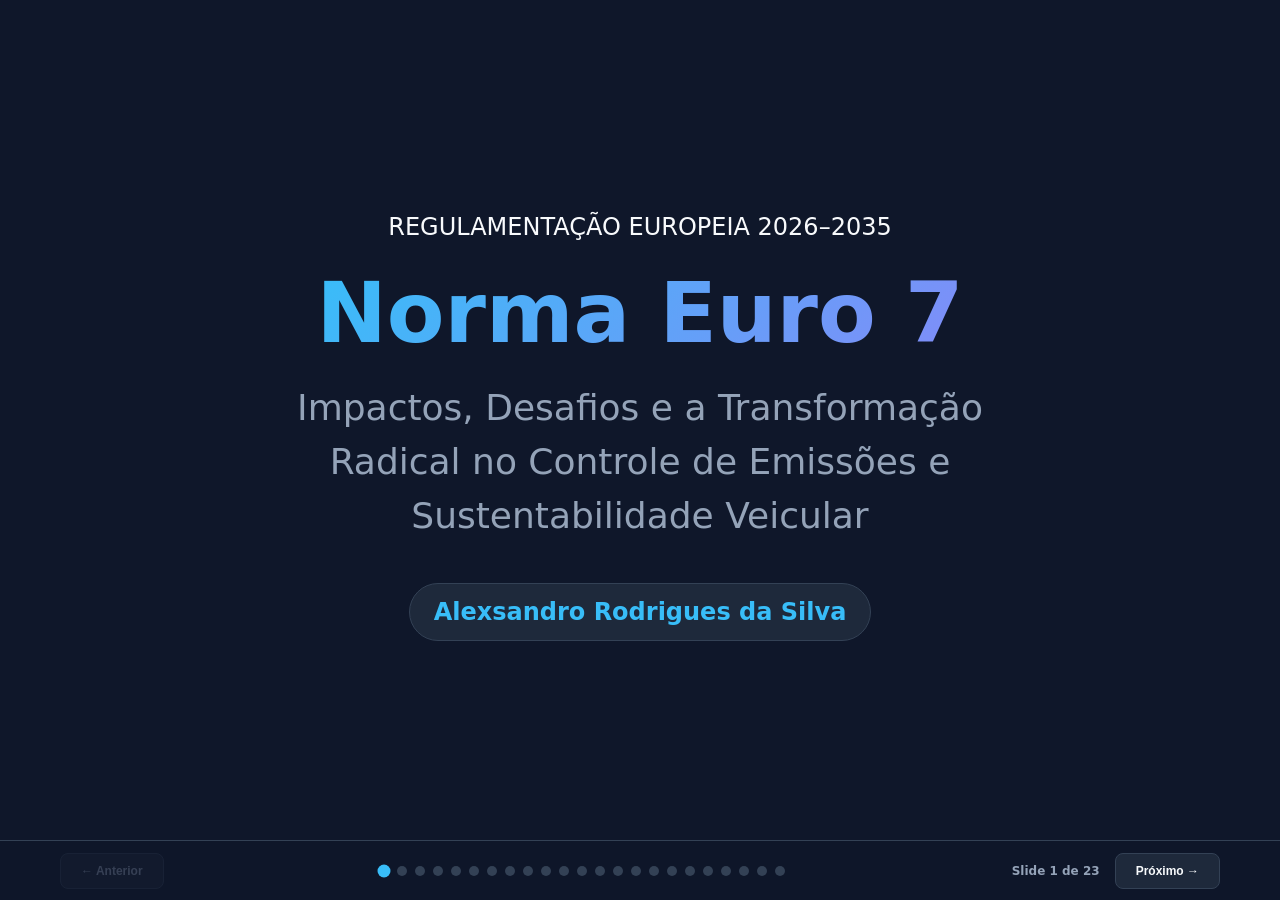
==== index.html @ 745ad56e "atualização" ====
<!DOCTYPE html>
<html lang="pt-BR">

<head>
  <meta charset="UTF-8">
  <meta name="viewport" content="width=device-width, initial-scale=1.0">
  <title>Regulamentações Automotivas || Norma Euro 7</title>
  <link rel="stylesheet" href="style.css">
</head>

<body>
  <div class="deck-container">

    <div class="bg-container">
      <div class="projectile p1"></div>
      <div class="projectile p2"></div>
      <div class="projectile p3"></div>
      <div class="projectile p4"></div>
      <div class="projectile p5"></div>

      <section class="slide slide-capa active">
        <div class="tag-fase" style="margin-bottom: 20px;">REGULAMENTAÇÃO EUROPEIA 2026–2035</div>
        <h1>Norma Euro 7</h1>
        <h3>Impactos, Desafios e a Transformação Radical no Controle de Emissões e Sustentabilidade Veicular</h3>
        <div class="autor-badge">Alexsandro Rodrigues da Silva</div>
      </section>

      <!-- 1. Marcos Históricos -->
      <section class="slide">
        <div class="slide-header">
          <h2>1. Marcos Históricos</h2>
          <span class="tag-fase">Eventos Catastróficos</span>
        </div>
        <div class="slide-content">
          <div class="grid-4">
            <div class="card">
              <h4>1. Século XIX: O Surgimento Do Problema E A Primeira Lei Ambiental (Década De 1860)</h4>
              <p>Durante a Revolução Industrial na Inglaterra, o uso massivo do processo químico
                <strong
                  title="O processo de Leblanc foi o primeiro método industrial de grande escala desenvolvido para a produção de carbonato de sódio (conhecido popularmente como barrilha ou soda). Ele foi criado em 1791 pelo médico e químico francês Nicolas Leblanc.">Leblanc</strong>
                para produzir carbonato de sódio (Na<sub>2</sub>CO<sub>3</sub>, usado em sabão, vidro e tecidos)
                liberava
                toneladas de gás clorídrico (HCl) na atmosfera. Isso devastou florestas, corroeu infraestruturas e
                causou
                graves problemas respiratórios nas populações locais.
              </p>
            </div>
            <div class="card">
              <h4>2. Meados Do Século XX: As Crises De Poluição E A Saúde Pública (1940–1960)</h4>
              <p>Com a expansão da indústria pesada e do uso do carvão e petróleo no século XX, grandes episódios
                críticos
                de poluição chamaram a atenção global para os perigos dos gases industriais e do smog.
              <ul>
                <li>O Grande Smog de Londres (1952): Uma densa camada de fuligem e dióxido de
                  enxofre (SO<sub>2</sub>)
                  decorrente da queima industrial e residencial matou milhares de pessoas em poucos dias. Esse desastre
                  motivou o Reino Unido a aprovar o Clean Air Act em 1956.
                </li>
              </ul>
              </p>
            </div>
            <div class="card">
              <h4>3. Anos 1970 Em Diante: O Debate Internacional E Global</h4>
              <p>A partir dos anos 1970, o controle de emissões industriais deixou de ser uma discussão meramente local
                para se tornar uma pauta diplomática internacional.
              <ul>
                <li>Conferência de Estocolmo (1972): <br> A Organização das Nações Unidas (ONU)
                  realizou a primeira grande
                  conferência com foco na chuva ácida provocada por SO<sub>2</sub> e NO<sub>x</sub>.</li>
                <li>Protocolo de Montreal (1987): <br> Focado no controle e eliminação dos
                  clorofluorcarbonetos (CFCs).</li>
              </ul>
              </p>
            </div>
            <div class="card">
              <h4>4. Convenção-Quadro Da Onu E Protocolo De Kyoto (1992-1997)</h4>
              <p>Ampliaram o foco das emissões para a escala global, regulando gases do efeito estufa (como
                CO<sub>2</sub>
                e N<sub>2</sub>O)
                provenientes do setor produtivo e energético.
              </p>
            </div>
          </div>
        </div>
      </section>

      <!-- 2.1 Comparativo Histórico: Euro 5 vs Euro 6 - Limite de Emissões-->
      <section class="slide">
        <div class="slide-header">
          <h2>2.1 Comparativo Histórico: Euro 5 (2009 a 2012) vs Euro 6 (2014)</h2>
          <span class="tag-fase">Limite de Emissões</span>
        </div>
        <div class="slide-content">
          <div class="table-container">
            <table>
              <thead>
                <tr>
                  <th>Parâmetro (Veículos Leves)</th>
                  <th>Euro 5 (Proconve P7)</th>
                  <th>Euro 6 (Proconve P8)</th>
                  <th>Evolução / Impacto</th>
                </tr>
              </thead>
              <tbody>
                <tr>
                  <td>NO<sub>x</sub> Diesel</td>
                  <td>180 mg/km</td>
                  <td>80 mg/km</td>
                  <td><strong style="color:var(--cor-sucesso);">~44% de redução</strong></td>
                </tr>
                <tr>
                  <td>NO<sub>x</sub> Gasolina</td>
                  <td>60 mg/km</td>
                  <td>60 mg/km</td>
                  <td><strong style="color:var(--cor-sucesso);">Nenhuma redução</strong></td>
                </tr>
                <tr>
                  <td>Material Particulado (MP)</td>
                  <td>5,0 mg/km</td>
                  <td>4,5 mg/km</td>
                  <td><strong style="color:var(--cor-sucesso);">Pouca redução</strong></td>
                </tr>
                <tr>
                  <td>Contagem de Partículas (PN)</td>
                  <td>Exigido p/ alguns diesel</td>
                  <td>6 × 10<sup>11</sup> part./km</td>
                  <td><strong style="color:var(--cor-sucesso);">Medição a partir de 10&mu;m</strong></td>
                </tr>
              </tbody>
            </table>
          </div>
          <div class="table-container">
            <table>
              <thead>
                <tr>
                  <th>Parâmetro (Veículos Pesados)</th>
                  <th>Euro 5 (Proconve P7)</th>
                  <th>Euro 6 (Proconve P8)</th>
                  <th>Evolução / Impacto</th>
                </tr>
              </thead>
              <tbody>
                <tr>
                  <td>Óxidos de Nitrogênio (NO<sub>x</sub>)</td>
                  <td>2,0 g/kWh</td>
                  <td>0,4 g/kWh</td>
                  <td><strong style="color:var(--cor-sucesso);">-80% de redução</strong></td>
                </tr>
                <tr>
                  <td>Material Particulado (MP)</td>
                  <td>0,02 g/kWh</td>
                  <td>0,01 g/kWh</td>
                  <td><strong style="color:var(--cor-sucesso);">-50% de redução</strong></td>
                </tr>
                <tr>
                  <td>Contagem de Partículas (PN)</td>
                  <td>Não aplicável</td>
                  <td>8 x 10<sup>11</sup> part./kWh</td>
                  <td><strong style="color:var(--cor-sucesso);">Controle severo de <br> partículas ultra-finas
                      (PM<sub>2,5</sub>)</td>
                </tr>
                <tr>
                  <td>Hidrocarbonetos (HC)</td>
                  <td>0,46 g/kWh</td>
                  <td>0,13 g/kWh</td>
                  <td><strong style="color:var(--cor-sucesso);">~70% de redução</strong></td>
                </tr>
              </tbody>
            </table>
          </div>
        </div>
      </section>

      <!-- 2.2 Comparativo Histórico: Euro 5 vs Euro 6 - Base Técnica-->
      <section class="slide">
        <div class="slide-header">
          <h2>2.2 Comparativo Histórico: Euro 5 (2009 a 2012) vs Euro 6 (2014)</h2>
          <span class="tag-fase">Base Técnica</span>
        </div>
        <div class="slide-content">
          <div class="table-container">
            <table>
              <thead>
                <tr>
                  <th>Parâmetro</th>
                  <th>Euro 5 (Proconve P7)</th>
                  <th>Euro 6 (Proconve P8)</th>
                  <th>Evolução / Impacto</th>
                </tr>
              </thead>
              <tbody>
                <tr>
                  <td>Filtro de Partículas (DPF)</td>
                  <td>Geralmente ausente em pesados (usava-se o SCR)</td>
                  <td>Obrigatório</td>
                  <td>Retenção de até 98% da fuligem</td>
                </tr>
                <tr>
                  <td>Injeção de Combustível</td>
                  <td>Common Rail ou Unidades Injetoras (1.800 a 2.000 bar)</td>
                  <td>Common Rail de altíssima pressão (2.500 bar ou mais) com <a onclick="abrirZoom('meuOverlay9')"
                      href="#">múltiplas injeções por ciclo</a> (8 a 9; pré e pós)</td>
                  <td>Maximizar a eficiência e minimizar a formação de poluentes na origem</td>
                </tr>
                <tr>
                  <td>Pós-Tratamento (Escape)</td>
                  <td>EGR + SCR (Redução Catalítica Seletiva - ARLA 32)</td>
                  <td>EGR + DOC (Catalisador de Oxidação Diesel) + DPF + SCR + ASC (Catalizador de Escape de Amônia)
                  </td>
                  <td>Arquitetura de pós-tratamento complexa</td>
                </tr>
                <tr>
                  <td>Recirculação de Gases (EGR)</td>
                  <td>Usado pontualmente por algumas montadoras</td>
                  <td>Amplamente combinado com o SCR para reduzir a geração primária de NO<sub>x</sub> no cilindro</td>
                  <td>Diminuição drástica de NO<sub>x</sub></td>
                </tr>
                <tr>
                  <td>Sensores Eletrônicos</td>
                  <td>Sensores básicos de temperatura de escape e pressão de ARLA.</td>
                  <td>Múltiplos sensores de NO<sub>x</sub> (antes e depois do catalisador), sensores de
                    fuligem/particulados e de
                    pressão diferencial.</td>
                  <td>Monitoramento drástico</td>
                </tr>
                <tr>
                  <td>Combustível Exigido</td>
                  <td>Diesel S10 ou S50</td>
                  <td>Exclusivo Diesel S10</td>
                  <td>Exige óleos lubrificantes Low SAPS</td>
                </tr>
              </tbody>
            </table>
          </div>
          <div class="card">
            <p class="obs">
              ARLA 32 (Agente Redutor Líquido Automotivo): Mistura de Uréia a 32,5% com Água Desmineralizada a
              67,5%.<br>
              Low SAPS: Com baixos teores de Cinzas Sulfatadas, Fósforo e Enxofre - Sulphated Ash, Phosphorus and
              Sulfur.
            </p>
          </div>
        </div>

        <div class="overlay" id="meuOverlay9">
          <div class="conteudo-ampliado" onclick="event.stopPropagation()">
            <div class="video">
              <video id="meuVideo" src="./doc/video/MotorEuro-6.mkv" controls></video>
            </div>
            <button class="nav-btn p-ab" onclick="fecharZoom('meuOverlay9')">Fechar</button>
          </div>
        </div>

      </section>

      <!-- 3. Pós Tratamento -->
      <section class="slide">
        <div class="slide-header">
          <h2>3. Pós Tratamento dos Gases Euro 6</h2>
          <span class="tag-fase">Tecnologias</span>
        </div>
        <div class="slide-content">
          <div class="grid-2">
            <div class="card">
              <ul>
                <li><strong>EGR</strong> (Exhaust Gas Recirculation): <br>
                  A válvula EGR redireciona uma <a onclick="abrirZoom('meuOverlay')" href="#">porcentagem
                    calculada dos gases</a> de escape (que já queimaram e possuem pouco oxigênio) de volta para
                  o coletor de admissão. Ao misturar esses gases inertes ao ar limpo admitido, diminui-se a concentração
                  de oxigênio na mistura e absorve-se parte do calor da explosão, reduzindo a temperatura máxima da
                  câmara
                  e inibindo a formação de NO<sub>x</sub>.
                </li>
                <li><strong>DOC</strong> (Diesel Oxidation Catalyst): <br>
                  Converte hidrocarbonetos (HC) e monóxido de carbono (CO) em água e
                  CO<sub>2</sub>.</li>
                <li><strong>DPF</strong> (Diesel Particulate Filter): <br>
                  Retém a fuligem física. Quando atinge o limite de carga, a central
                  eletrônica realiza a regeneração (injetando diesel extra para elevar a temperatura do escape a mais de
                  550 °C e queimar a fuligem acumulada) que em muitos veículos com a luz da reserva acesa o processo é
                  bloqueado.</li>
              </ul>
            </div>
            <div class="card">
              <ul>
                <li><strong>SCR</strong> (Selective Catalytic Reduction): <br>
                  O ARLA 32 é pulverizado nos gases de escape quentes,
                  transformando o Óxido de Nitrogênio (NO<sub>x</sub>) em Nitrogênio e água.</li>
                <li><strong>ASC</strong> (Ammonia Slip Catalyst): <br>
                  Elimina o excesso de amônia não reagida ao final do circuito para evitar
                  emissões de odor.</li>
              </ul> <br>
              <a onclick="abrirZoom('meuOverlay2')">
                <img src="./doc/img/euro6.webp" alt="Motor MB Euro 6">
              </a>
            </div>
          </div>

          <div class="overlay" id="meuOverlay">
            <div class="conteudo-ampliado" onclick="event.stopPropagation()">
              <div class="slide-content">
                <div class="card egr">
                  <div class="table-container">
                    <table>
                      <thead>
                        <tr>
                          <th>Condição de Condução</th>
                          <th>Abertura da EGR</th>
                          <th>Porcentagem Recirculada</th>
                          <th>Objetivo Principal</th>
                        </tr>
                      </thead>
                      <tbody>
                        <tr>
                          <td>Marcha lenta / Motor frio</td>
                          <td>Fechada ou mínima</td>
                          <td>0% a 5%</td>
                          <td>Estabilidade da lenta e aquecimento rápido</td>
                        </tr>
                        <tr>
                          <td>Cruzeiro / Carga parcial</td>
                          <td>Totalmente ativa</td>
                          <td>15% a 50%</td>
                          <td>Redução de emissões de NO<sub>x</sub> e economia de combustível</td>
                        </tr>
                        <tr>
                          <td>Aceleração total / Subidas</td>
                          <td>Fechada</td>
                          <td>0%</td>
                          <td>Desempenho máximo e entrega de potência</td>
                        </tr>
                      </tbody>
                    </table>
                  </div>
                </div>
                <div class="card egr">
                  <div class="table-container">
                    <table>
                      <thead>
                        <tr>
                          <th>Faixa Ideal de Trabalho da EGR</th>
                          <th>Diesel</th>
                          <th>Otto</th>
                        </tr>
                      </thead>
                      <tbody>
                        <tr>
                          <td>Rotação do Motor</td>
                          <td>Entre 1.500 RPM e 2.800 RPM</td>
                          <td>1.800 RPM e 3.200 RPM</td>
                        </tr>
                        <tr>
                          <td>Carga do Motor</td>
                          <td></td>
                          <td>Carga parcial/média (pedal do acelerador mantido <br> levemente pressionado entre 15% e
                            40%)
                          </td>
                        </tr>
                        <tr>
                          <td>Velocidade de Cruzeiro</td>
                          <td></td>
                          <td>Em rodovias planas (fórmulas de cruzeiro), isso <br> equivale geralmente de 80 km/h a 110
                            km/h
                            na marcha mais alta do câmbio.</td>
                        </tr>
                      </tbody>
                    </table>
                  </div>
                </div>
              </div>
            </div>
            <button class="nav-btn p-ab" onclick="fecharZoom('meuOverlay')">Fechar</button>
          </div>

          <div class="overlay" id="meuOverlay2">
            <div class="conteudo-ampliado" onclick="event.stopPropagation()">
              <div class="video">
                <video src="./doc/video/euro6.mkv" controls></video>
              </div>
            </div>
            <button class="nav-btn p-ab" onclick="fecharZoom('meuOverlay2')">Fechar</button>
          </div>

        </div>
      </section>

      <!-- 4. As Normas Brasileiras (PROCONVE e PROMOT) -->
      <section class="slide">
        <div class="slide-header">
          <h2>4. As Normas Brasileiras (PROCONVE e PROMOT)</h2>
          <span class="tag-fase">Legislação Nacional</span>
        </div>
        <div class="slide-content">
          <p>Criados pelo CONAMA e coordenados pelo IBAMA, o PROCONVE (Programa de Controle da Poluição do Ar por
            Veículos Automotores) e o PROMOT alinham o Brasil aos padrões internacionais</p>
          <div class="grid-2">
            <div class="card">
              <h3>Veículos Leves (Proconve L)</h3>
              <ul>
                <li><strong>L1 a L2 (1988–1992):</strong><br> Padronização de medições, pequenas reduções de monóxido de
                  carbono (CO) e troca gradual dos carburadores.</li>
                <li><strong>L3 (1997):</strong><br> Catalisadores de três vias e sistemas de injeção eletrônica
                  multiponto
                  para reduzir CO, NO<sub>x</sub> e hidrocarbonetos (HC).</li>
                <li><strong>L4 e L5 (2005–2009):</strong><br> Endureceram substancialmente os limites de NO<sub>x</sub>
                  e
                  HC,
                  acompanhados pela melhoria da qualidade da gasolina nacional.</li>
                <li><strong>L6 e L7 (2022):</strong><br> Metas de emissões evaporativas do tanque de combustível muito
                  mais
                  rígidas (máximo de 0,5g/dia) e medição em condições reais de tráfego.</li>
                <li><strong>L8 (2025–2030):</strong><br> Mudança para o <a onclick="abrirZoom('meuOverlay3')"
                    href="#">Modelo Corporativo de Emissões</a>. Exige uso massivo de filtros de partículas em motores
                  flex/gasolina (GPF) e eletrificação parcial (sistemas híbridos leves e plenos).</li>
              </ul>
            </div>
            <div class="card">
              <h3>Veículos Pesados (Proconve P) & PROMOT</h3>
              <ul>
                <li><strong> P1 a P4 (1990–2000):</strong><br> Motores turbinados, intercooler e injeção mecânica
                  otimizada.</li>
                <li><strong>P5 (2004):</strong><br> Sistemas de injeção eletrônica Common Rail e unidade injetora.</li>
                <li><strong>P7 (2012):</strong><br> Pulo da fase P6 devido à indisponibilidade de diesel com baixo
                  enxofre. Introduziu o Arla 32 (SCR) e recirculação de gases (EGR).</li>
                <li><strong>P8 (2023 - 2030):</strong><br> Redução drástica de NO<sub>x</sub> (80%) e material
                  particulado (50%).
                  Tornou obrigatório o uso conjunto de filtros DPF, catalisadores SCR e sistemas de telemetria de
                  emissões
                  no painel (OBD).</li>
                <li><strong>PROMOT (1 a 5):</strong><br> Fases específicas para motocicletas (fim do carburador e a
                  inclusão de catalisadores).</li>
              </ul>
            </div>
          </div>

          <div class="overlay" id="meuOverlay3">
            <div class="conteudo-ampliado" onclick="event.stopPropagation()">
              <div class="slide-content">
                <div class="card">
                  <h3>Crédito de Emissão Média Corporativa</h3>
                  <p>A nova regra corporativa diz: "Uma fabricante pode vender carros que poluem acima do limite,
                    desde que venda em quantidade suficiente outros carros que poluem menos (ou zero) para que a média
                    geral de todos os carros vendidos no ano fique dentro do limite
                    estipulado."
                  </p> <br>
                  <p>Exemplo Prático: <br>
                    O limite médio corporativo de emissão para NO<sub>x</sub> é de 80 mg/km por veículo leve de
                    passageiros vendido no ano. <br>
                    Uma montadora fictícia vende apenas dois modelos no mercado
                    brasileiro:
                  <ul>
                    <li>Modelo A (SUV V6 a combustão): Emite 90 mg/km (acima do limite individual).</li>
                    <li>Modelo B (Carro 100% Elétrico): Emite 0 mg/km.</li>
                  </ul>
                  </p>
                </div>
                <div class="grid-2">
                  <div class="card">
                    <p>Cenário 1: Vendas Descompensadas (Multa por Não Conformidade). <br>
                      A montadora vende 2.000 unidades do SUV A e apenas 100 unidades do Elétrico B:</p>
                    <p>
                      Média Corporativa =
                      <span style="display: inline-block; vertical-align: middle; text-align: center;">
                        <span style="display: block; border-bottom: 1px solid #ffffff; padding: 0 4px;">(2.000 &times;
                          90)
                          + (100 &times; 0)</span>
                        <span style="display: block; padding: 0 4px;">2.000 + 100</span>
                      </span> = <span style="display: inline-block; vertical-align: middle; text-align: center;">
                        <span style="display: block; border-bottom: 1px solid #ffffff; padding: 0 4px;">180.000</span>
                        <span style="display: block; padding: 0 4px;">2.100</span>
                      </span> &approx; 85,71 mg/km
                    </p>
                  </div>
                  <div class="card">
                    <p>Cenário 2: Vendas Compensadas (Conformidade Garantida). <br>
                      Para conseguir vender as 2.000 unidades do SUV A, a montadora incentivou a venda do Elétrico B e
                      conseguiu comercializar 250 unidades:</p>
                    <p>Média Corporativa =
                      <span style="display: inline-block; vertical-align: middle; text-align: center;">
                        <span style="display: block; border-bottom: 1px solid #ffffff; padding: 0 4px;">(2.000 &times;
                          90)
                          + (250 &times; 0)</span>
                        <span style="display: block; padding: 0 4px;">2.000 + 250</span>
                      </span> = <span style="display: inline-block; vertical-align: middle; text-align: center;">
                        <span style="display: block; border-bottom: 1px solid #ffffff; padding: 0 4px;">180.000</span>
                        <span style="display: block; padding: 0 4px;">2.250</span>
                      </span> = 80 mg/km
                  </div>
                </div>
                <div class="card">
                  <p>Resultado: Média corporativa de 80 mg/km. A fabricante pode continuar
                    vendendo o SUV sem penalidades.</p>
                </div>
              </div>
            </div>
            <button class="nav-btn p-ab" onclick="fecharZoom('meuOverlay3')">Fechar</button>
          </div>

        </div>
      </section>

      <!-- 5. Panorama Geral e Cronograma -->
      <section class="slide">
        <div class="slide-header">
          <h2>5. Panorama Geral e Cronograma</h2>
          <span class="tag-fase">Aprovação & Escopo</span>
        </div>
        <div class="slide-content">
          <p>A Norma Euro 7 representa uma revisão estrutural na legislação europeia, unificando os regramentos para
            todas
            as categorias e focando na vida útil longa dos veículos.</p>
          <div class="grid-2">
            <div class="card card-sucesso">
              <h3>Unificação Regulatória</h3>
              <p>Substituição de diretrizes separadas para veículos leves e pesados por um padrão unificado (Regulamento
                UE 2024/1257).</p>
            </div>
            <div class="card card-alerta">
              <h3>Exigência de Durabilidade</h3>
              <p>Obrigação de conformidade e controle de emissões estendido para até 200.000 km ou 10
                anos de operação do veículo.</p>
            </div>
          </div>
          <div class="card" style="margin-top: 10px;">
            <h4>Linha do Tempo de Implementação</h4>
            <div class="grid-3" style="margin-top: 10px;">
              <div class="metric-card">
                <div class="metric-value">2024</div>
                <div class="metric-label">Aprovação Final (24 de Abril)</div>
              </div>
              <div class="metric-card">
                <div class="metric-value">2026</div>
                <div class="metric-label">Veículos Leves (Carros/Vans)</div>
              </div>
              <div class="metric-card">
                <div class="metric-value">2028</div>
                <div class="metric-label">Veículos Pesados (Caminhões/Ônibus)</div>
              </div>
            </div>
          </div>
        </div>
      </section>

      <!-- 6. Nova Fronteira Ecológica: Freios e Pneus -->
      <section class="slide">
        <div class="slide-header">
          <h2>6. Nova Fronteira Ecológica: Freios e Pneus</h2>
          <span class="tag-fase">Inédito na Indústria</span>
        </div>
        <div class="slide-content">
          <p>Pela primeira vez na história automotiva, a legislação regula emissões não provenientes do escapamento. A
            norma abrange atrito mecânico, aplicando-se inclusive a Veículos Elétricos (EVs).</p>
          <div class="grid-2">
            <div class="card card-alerta">
              <h3>Partículas de Freio (PM<sub>10</sub> = 10 micrômetros)</h3>
              <p>Estabelecimento de limites estritos de desgaste por frenagem:</p>
              <ul style="margin-top: 10px;">
                <li>Veículos a Combustão: Máximo de 7 mg/km.</li>
                <li>Veículos 100% Elétricos: Máximo de 3 mg/km (devido à frenagem regenerativa).</li>
              </ul>
            </div>
            <div class="card card-alerta">
              <h3>Abrasão de Pneus</h3>
              <p>Implementação de métodos de medição e padronização para mitigar o desprendimento de microplásticos na
                rodagem do solo e vias urbanas.</p>
            </div>
          </div>
          <div class="card">
            <p class="obs">
              Um glóbulo vermelho do sangue mede de 7 a 8 micrômetros. <br>
              Um fio de cabelo mede de 25 a 75 micrômetros.
            </p>
          </div>
        </div>
      </section>

      <!-- 7. Estrutura da Norma: Os 4 Pilares da Euro 7 -->
      <section class="slide">
        <div class="slide-header">
          <h2>7. Estrutura da Norma: Os 4 Pilares da Euro 7</h2>
          <span class="tag-fase">Pilares Fundamentais</span>
        </div>
        <div class="slide-content">
          <div class="grid-4">
            <div class="card">
              <h4>1. RDE Ampliado</h4>
              <p>Testes em Condições Reais de Condução abrangendo frio e calor extremo, trajetos curtos, medição de
                particulas a
                partir de 10&mu;m (PN<sub>10</sub>), e a entrada de poluenges não regulamentados (óxido nitroso
                N<sub>2</sub>O e amônia NH<sub>3</sub>).</p>
            </div>
            <div class="card">
              <h4>2. Monitoramento Continuo OBM</h4>
              <p>Sistemas On-Board Monitoring (OBM) embarcados com sensores permanentes e proteção rigorosa
                anti-adulteração.</p>
            </div>
            <div class="card">
              <h4>3. Atrito Mecânico</h4>
              <p>Controle inédito do desprendimento de poeira de pastilhas de freio e desgaste de pneus para todas as
                motorizações.</p>
            </div>
            <div class="card">
              <h4>4. Durabilidade da Bateria</h4>
              <p>Métricas obrigatórias de retenção de capacidade para veículos híbridos e 100% elétricos.</p>
            </div>
          </div>
        </div>
      </section>

      <!-- 8. Transporte Comercial: Caminhões e Ônibus -->
      <section class="slide">
        <div class="slide-header">
          <h2>8. Transporte Comercial: Caminhões e Ônibus</h2>
          <span class="tag-fase">Veículos Pesados</span>
        </div>

        <div class="slide-content">
          <p>A Euro 7 impõe rigor severo no transporte rodoviário de cargas e passageiros para garantir operação limpa
            nas
            cidades.</p>
          <div class="grid-2">
            <div class="card">
              <h3>Partida a Frio e Trajetos Curtos</h3>
              <p>Inclusão de medição imediata após a partida (&lt;250°C no catalisador), momento onde ocorre até 80% dos
                picos de poluição não contabilizados em testes antigos.</p>
            </div>
            <div class="card">
              <h3>Testes com Veículo Completo</h3>
              <p>Transição da homologação baseada apenas no motor em bancada para o teste integrado do veículo rodando
                em
                vias reais com PEMS (Sistemas Portáteis de Medição).</p>
            </div>
          </div>
        </div>
        <div class="card simple" style="width: 340px;"><a
            onclick="abrirZoom('meuOverlay4')" href="#"><img src="./doc/img/partidaFrioTestes.jpeg"
              alt="Partida a Frio e Testes"></a>
        </div>
        <div class="overlay" id="meuOverlay4">
          <div class="conteudo-ampliado img" onclick="event.stopPropagation()">
            <img src="./doc/img/partidaFrioTestes.jpeg" alt="Partida a Frio e Testes">
            <button class="nav-btn p-ab" onclick="fecharZoom('meuOverlay4')">Fechar</button>
          </div>
        </div>
      </section>

      <!-- 9. Compliance em Tempo Real (OBM & Auditoria) -->
      <section class="slide">
        <div class="slide-header">
          <h2
            title="Compliance: é o conjunto de regras, normas, políticas e procedimentos que garantem que uma organização opere em total conformidade com as leis vigentes, regulamentos do setor e princípios éticos">
            9. Compliance em Tempo Real (OBM & Auditoria)</h2>
          <span class="tag-fase">Tecnologia Embarcada</span>
        </div>
        <div class="slide-content">
          <div class="grid-2">
            <div class="card">
              <h3>Monitoramento Continuo (OBM)</h3>
              <p>Diferente do OBD tradicional que apenas detecta falhas pontuais, o OBM (On-Board
                Monitoring) mede continuamente a quantidade de poluentes emitida durante todo o uso do veículo.
              </p>
            </div>
            <div class="card">
              <h3>Auditoria Remota e Criptografia</h3>
              <ul>
                <li>Envio de relatórios de emissão via telemetria para órgãos ambientais.</li>
                <li>Mecanismos de segurança digital para impedir "chiptuning" e adulteração de ARLA 32 ou EGR.</li>
              </ul>
            </div>
          </div>
        </div>

        <div class="card simple" style="width: 340px;"><a
            onclick="abrirZoom('meuOverlay5')" href="#"><img src="./doc/img/obm.jpeg" alt="OBM e Auditoria Remota"></a>
        </div>
        <div class="overlay" id="meuOverlay5">
          <div class="conteudo-ampliado img" onclick="event.stopPropagation()">
            <img src="./doc/img/obm.jpeg" alt="OBM e Auditoria Remota">
            <button class="nav-btn p-ab" onclick="fecharZoom('meuOverlay5')">Fechar</button>
          </div>
        </div>
      </section>

      <!-- 10. Veículos Elétricos e Saúde da Bateria -->
      <section class="slide">
        <div class="slide-header">
          <h2>10. Veículos Elétricos e Saúde da Bateria</h2>
          <span class="tag-fase">EVs & Híbridos</span>
        </div>

        <div class="slide-content">
          <p>Para proteger o consumidor e evitar o descarte precoce, a Euro 7 estabelece limites mínimos de retenção
            de
            energia da bateria do veículo.</p>
          <div class="card simple">
            <div class="metric-container">
              <div class="metric-card" style="flex:1;">
                <div class="metric-value">80%</div>
                <div class="metric-label">Capacidade mínima retida após 5 anos ou 100.000 km</div>
              </div>
              <div class="metric-card" style="flex:1;">
                <div class="metric-value">72%</div>
                <div class="metric-label">Capacidade mínima retida após 8 anos ou 160.000 km</div>
              </div>
            </div>
          </div>
          <div class="card" style="margin-top: 10px;">
            <h4>Desafio de Engenharia: Balanço de Massa</h4>
            <p>O maior peso dos pacotes de bateria aumenta o atrito dos pneus com o solo. A indústria precisa
              balancear
              a capacidade da bateria com compostos de rodagem leves e resistentes.</p>
          </div>
        </div>

      </section>

      <!-- 11.1 Engenharia de Soluções: Freios -->
      <section class="slide">
        <div class="slide-header">
          <h2>11.1 Engenharia de Soluções: Pastilhas</h2>
          <span class="tag-fase">Inovação de Materiais</span>
        </div>
        <div class="slide-content">
          <div class="card">
            <h3>Tecnologias para Pastilhas de Freios</h3>
            <div class="table-container">
              <table>
                <thead>
                  <tr>
                    <th>Tipo de Pastilha</th>
                    <th>Composição / Princípio de Funcionamento</th>
                    <th>Papel na Norma Euro 7</th>
                  </tr>
                </thead>
                <tbody>
                  <tr>
                    <td>Compostos NAO (Non-Asbestos Organic - orgânico sem amianto)</td>
                    <td>Fibras sintéticas, cerâmicas, aramida, resinas térmicas e lubrificantes minerais.</td>
                    <td>Atuam por adesão (transferência de película química) em vez de abrasão física, gerando
                      partículas maiores e em menor quantidade.</td>
                  </tr>
                  <tr>
                    <td>Pastilhas Cobre-Free (&lt;0,5%)</td>
                    <td>Eliminação do cobre e ligas pesadas, substituídos por grafite sintético e novos sulfetos
                      minerais.</td>
                    <td>Atende aos limites ecológicos da União Europeia contra contaminação por metais pesados e
                      microplásticos.</td>
                  </tr>
                  <tr>
                    <td>Pads de Baixo Aço (Low-Steel)</td>
                    <td>Formulações com teores reduzidos de ferro e liga metálica pareados com discos revestidos.</td>
                    <td>Evitam a formação de poeira de ferro de alta densidade (PM<sub>2.5</sub> e PM<sub>10</sub>)
                      durante desacelerações
                      bruscas.</td>
                  </tr>
                </tbody>
              </table>
            </div>
          </div>
        </div>
      </section>

      <!-- 11.2 Engenharia de Soluções: Discos -->
      <section class="slide">
        <div class="slide-header">
          <h2>11.2 Engenharia de Soluções: Discos</h2>
          <span class="tag-fase">Inovação de Materiais</span>
        </div>
        <div class="slide-content">
          <div class="card">
            <h3>Tecnologias para Discos de Freios</h3>
            <div class="table-container">
              <table>
                <thead>
                  <tr>
                    <th>Tecnologias</th>
                    <th>Composição / Princípio de Funcionamento</th>
                    <th>Papel na Norma Euro 7</th>
                  </tr>
                </thead>
                <tbody>
                  <tr>
                    <td>Revestimentos por Deposição a Laser (LMD / Laser Cladding)</td>
                    <td>Aplicação de uma camada ultra-resistente de ligas duras sobre a estrutura de ferro fundido. As
                      misturas utilizam Aço Inoxidável reforçado com Carboneto de Titânio ou Carboneto de Tungstênio.
                    </td>
                    <td>Esse processo torna a superfície até dez vezes mais dura que o ferro comum, reduzindo
                      drasticamente o desgaste superficial e evitando a oxidação.</td>
                  </tr>
                  <tr>
                    <td>Tratamento Térmico FNC (Nitrocarbonetação Ferrítica)</td>
                    <td>Processo químico-térmico de difusão de nitrogênio e carbono na camada externa do disco.</td>
                    <td>Aumenta a resistência ao atrito sem a necessidade de aplicar camadas espessas de revestimento
                      extra.</td>
                  </tr>
                  <tr>
                    <td>Ligas de Nano-Ligas e Alumínio</td>
                    <td>Substituição parcial do silício na fundição por alumínio refinado e inclusão de nano-ligas.</td>
                    <td>A microestrutura obtida melhora a coesão do material, reduzindo a emissão de micropartículas em
                      cerca de 40% e reduzindo o peso total do componente em mais de 20%.</td>
                  </tr>
                </tbody>
              </table>
            </div>
          </div>
        </div>
      </section>

      <!-- 11.3 Engenharia de Soluções: Baterias -->
      <section class="slide">
        <div class="slide-header">
          <h2>11.3 Engenharia de Soluções: Baterias</h2>
          <span class="tag-fase">Inovação de Materiais</span>
        </div>
        <div class="slide-content">
          <div class="card">
            <h3>Tecnologias para Baterias</h3>
            <div class="table-container">
              <table>
                <thead>
                  <tr>
                    <th>Tecnologia</th>
                    <th>Densidade Energética</th>
                    <th>Vida Útil (Ciclos)</th>
                    <th>Custo</th>
                    <th>Segurança</th>
                  </tr>
                </thead>
                <tbody>
                  <tr>
                    <td>Íon de Lítio Convencional (NMC)</td>
                    <td>Média-Alta <br> (~250 Wh/kg)</td>
                    <td>~1.000 - 1.500</td>
                    <td>Médio (US$ 100 a US$ 130 / kWh)</td>
                    <td>Moderada</td>
                  </tr>
                  <tr>
                    <td>Lítio-Ferro-Fosfato (LFP / LMFP)</td>
                    <td>Média <br> (~180 - 210 Wh/kg, de 30% a 50% mais pesadas)</td>
                    <td>~3.000 - 5.000+</td>
                    <td>Baixo</td>
                    <td>Alta</td>
                  </tr>
                  <tr>
                    <td>Íon de Sódio (Na-Ion)</td>
                    <td>Baixa-Média <br> (~160 Wh/kg, de 40% a 60% mais pesadas)</td>
                    <td>~3.000+</td>
                    <td>Muito baixa</td>
                    <td>Alta</td>
                  </tr>
                  <tr>
                    <td>Estado Sólido (Solid-State) <br> (cerâmico, polímero ou de sulfeto)</td>
                    <td>Muito Alta <br> (~400 - 500 Wh/kg, de 30% a 50% mais leves)</td>
                    <td>~2.000 - 4.000+</td>
                    <td>Alto (US$ 350 a US$ 600+ / kWh)</td>
                    <td>Excelente</td>
                  </tr>
                </tbody>
              </table>
            </div>
          </div>
        </div>
      </section>

      <!-- 11.4 Engenharia de Soluções: Pneus -->
      <section class="slide">
        <div class="slide-header">
          <h2>11.4 Engenharia de Soluções: Pneus</h2>
          <span class="tag-fase">Inovação de Materiais</span>
        </div>
        <div class="slide-content">
          <div class="card">
            <h3>Tecnologias para Pneus</h3>
            <div class="table-container">
              <table>
                <thead>
                  <tr>
                    <th>Química de Compostos Avançados (Formulação de Borracha)</th>
                    <th>Otimização do Desenho da Banda de Rodagem e Estrutura (Tread & Cavity Design)</th>
                  </tr>
                </thead>
                <tbody>
                  <tr>
                    <td><strong>Nova Geração de Sílica e Polímeros Covalentes:</strong> <br>
                      Utilização de cadeias de polímeros funcionais e redes de ligação cruzada mais fortes para evitar o
                      desprendimento de fragmentos microplásticos nas estradas sob torque intenso.</td>
                    <td><strong>Redistribuidores de Pressão de Contato:</strong> <br>
                      Reformulação da área de contato (footprint) do pneu com o solo, distribuindo o peso do veículo de
                      forma homogênea para evitar pontos de pressão excessiva e desgaste localizado.</td>
                  </tr>
                  <tr>
                    <td><strong>Inclusão de Borracha Natural Sustentável e Bio-Resinas:</strong> <br>
                      Substituição de derivados de petróleo por resinas bio-baseadas e compostos naturais que mantêm a
                      flexibilidade sem deformação rápida.</td>
                    <td><strong>Sipagens de Geometria 3D Intertravadas (IA):</strong> <br>
                      Lâminas nos blocos da banda de rodagem que se travam mutuamente durante acelerações e travagens,
                      reduzindo a torção do pneu e diminuindo a erosão por
                      atrito.</td>
                  </tr>
                  <tr>
                    <td><strong>Uso de Recovered Carbon Black (rCB):</strong> <br>
                      Incorporação de negro de fumo reciclado (20% a 30%) para
                      aumentar a resistência mecânica ao rasgo mantendo baixa taxa de atrito destrutivo.</td>
                    <td></td>
                  </tr>
                </tbody>
              </table>
            </div>
          </div>
        </div>
      </section>

      <!-- 12.1 Resumo dos Limites de Emissões Euro 7 -->
      <section class="slide">
        <div class="slide-header">
          <h2>12.1 Resumo dos Limites de Emissões Euro 7</h2>
          <span class="tag-fase">Tabela Regulatória</span>
        </div>
        <div class="slide-content">
          <div class="table-container">
            <table>
              <thead>
                <tr>
                  <th>Categoria</th>
                  <th>Poluente / Origem</th>
                  <th>Limite Euro 6</th>
                  <th>Limite Euro 7</th>
                </tr>
              </thead>
              <tbody>
                <tr>
                  <td>Leves (Gasolina)</td>
                  <td>NO<sub>x</sub></td>
                  <td>60 mg/km</td>
                  <td><strong style="color: var(--cor-sucesso);">60 mg/km</strong></td>
                </tr>
                <tr>
                  <td>Leves (Diesel)</td>
                  <td>NO<sub>x</sub></td>
                  <td>80 mg/km</td>
                  <td><strong style="color: var(--cor-sucesso);">60 mg/km</strong></td>
                </tr>
                <tr>
                  <td>Leves (Todos)</td>
                  <td>Partículas de Freio (ICE)</td>
                  <td>Não regulado</td>
                  <td><strong style="color: var(--cor-sucesso);">7 mg/km</strong></td>
                </tr>
                <tr>
                  <td>Leves (Todos)</td>
                  <td>Partículas de Freio (EV)</td>
                  <td>Não regulado</td>
                  <td><strong style="color: var(--cor-sucesso);">3 mg/km</strong></td>
                </tr>
                <tr>
                  <td>Pesados (Caminhões)</td>
                  <td>NO<sub>x</sub></td>
                  <td>0,40 g/kWh</td>
                  <td><strong style="color: var(--cor-sucesso);">0,26 g/kWh</strong></td>
                </tr>
              </tbody>
            </table>
          </div>
          <div class="card">
            <h3>Particulas de Pneus</h3>
            <p>
              A taxa de abrasão dos pneus é medida em gramas de desgaste por quilômetro
              percorrido por tonelada de carga do veículo (g/km/t)
            <ul>
              <li>Estágio 1 (Fase Inicial): O limite máximo estipulado para o nível de desgaste adicional
                permitido é de
                <strong style="color: var(--cor-sucesso);">0,22 g/km/t</strong>.
              </li>
              <li>Estágio 2 (Fase Mais Rigorosa): Após um período de transição de 5 anos, o limite torna-se
                mais estrito,
                caindo para <strong style="color: var(--cor-sucesso);">0,12 g/km/t</strong>.
              </li>
            </ul>
            </p>
          </div>
          <div class="table-container">
            <table>
              <thead>
                <tr>
                  <th>Categoria de Pneu</th>
                  <th>Veículos Correspondentes</th>
                  <th>Entrada em Vigor dos Limites</th>
                </tr>
              </thead>
              <tbody>
                <tr>
                  <td>C1</td>
                  <td>Automóveis de passageiros</td>
                  <td>1º de julho de 2028</td>
                </tr>
                <tr>
                  <td>C2</td>
                  <td>Comerciais leves / Vans</td>
                  <td>2030</td>
                </tr>
                <tr>
                  <td>C3</td>
                  <td>Caminhões e ônibus</td>
                  <td>2032</td>
                </tr>
              </tbody>
            </table>
          </div>
        </div>
      </section>

      <!-- 12.2 Mudanças Técnicas Euro 7 -->
      <section class="slide">
        <div class="slide-header">
          <h2>12.2 Mudanças Técnicas Euro 7</h2>
          <span class="tag-fase">Inovações Tecnológicas</span>
        </div>
        <div class="slide-content">
          <div class="grid-5">
            <div class="card">
              <h3>SCR Duplo (Dual-SCR)</h3>
              <p>Close-Coupled SCR (primeiro dosador de Arla 32 próximo ao coletor) e Underfloor SCR (segundo dosador de
                Arla 32 integrado ao segundo SCR abaixo do açoalho).
              </p> <br>
              <a onclick="abrirZoom('meuOverlay6')" href="#"><img src="./doc/img/SCR-Dual.png" alt="Dual-SCR"></a>
            </div>
            <div class="card">
              <h3>Aquecimento Elétrico do Catalisador (EHC)</h3>
              <p>Os sistemas de pós-tratamento de NO<sub>x</sub> dependem de temperaturas elevadas para operar
                adequadamente. Na partida a frio ou no trânsito urbano pesado, os gases de escape esfriam, desativando a
                reação do Arla 32. O EHC aquece o sistema rapidamente (de 10 a 30 segundos) antes ou logo após a
                partida do motor.
              </p>
            </div>
            <div class="card">
              <h3>Compressores Elétricos de Geometria Variável Avançada</h3>
              <p>Durante baixas rotações e partidas a frio, falta pressão de ar para garantir a queima
                perfeita do diesel. O uso de e-Turbos força o fluxo de ar para dentro
                dos cilindros instantaneamente, melhorando a queima desde os primeiros segundos e acelerando o
                aquecimento
                do sistema de escape.
              </p>
            </div>
            <div class="card">
              <h3>Micro-Hibridização e Sistemas Elétricos de 48V</h3>
              <p>O aquecimento elétrico e os sensores adicionais demandam alta quantidade de energia
                elétrica. Motores diesel leves e pesados estão migrando para sistemas Mild-Hybrid (MHEV) de 48V
                ou sistemas híbridos completos. A eletricidade recuperada nas frenagens é usada para alimentar os
                aquecedores de catalisador e turbos elétricos, reduzindo a carga do motor nos momentos de maior emissão.
              </p>
            </div>
            <div class="card">
              <h3>Sétimo Bico Injetor (Dozer Injector)</h3>
              <p>Em vez de injetar diesel dentro da câmara de combustão do motor, este bico injeta combustível
                diretamente
                no fluxo do tubo de escape (antes do catalisador ou do DPF). O combustível injetado sofre oxidação
                controlada, gerando calor imediato e elevando a temperatura dos gases de exaustão rapidamente.
              </p>
            </div>
          </div>
        </div>
        <div class="overlay" id="meuOverlay6">
          <div class="conteudo-ampliado" onclick="event.stopPropagation()">
            <div class="video">
              <video src="./doc/video/Volkswagen-Twin-Dosing.mkv" controls></video><br>
            </div>
            <button class="nav-btn p-ab" onclick="fecharZoom('meuOverlay6')">Fechar</button>
          </div>
        </div>
      </section>

      <!-- 13. Tendência do Diesel e Substitutos Viáveis -->
      <section class="slide">
        <div class="slide-header">
          <h2>13. Tendência do Diesel e Substitutos Viáveis</h2>
          <span class="tag-fase">Descarbonização</span>
        </div>
        <div class="slide-content">
          <p>A complexidade e custo das tecnologias de pós-tratamento para Euro 7 aceleram o declínio do motor a diesel
            no transporte pesado.</p>
          <div class="grid-5">
            <div class="card">
              <h3>Biometano / GNV</h3>
              <p>Redução imediata de NO<sub>x</sub> e fuligem. Opção comercialmente viável para médias e longas
                distâncias, eliminando a dependência do ARLA 32.</p>
            </div>
            <div class="card">
              <h3>Célula de Hidrogênio (H<sub>2</sub>)</h3>
              <p>Emissão zero no escapamento (apenas vapor de água H<sub>2</sub>O). Alta autonomia ideal para rotas
                rodoviárias pesadas.</p>
            </div>
            <div class="card">
              <h3>Eletrificação Direta</h3>
              <p>Eficiência total para frotas urbanas e de distribuição local, com custo de rodagem reduzido.</p>
            </div>
            <div class="card">
              <h3>Combustíveis Sintéticos E-Fuels (Electrofuels)</h3>
              <p>São combustíveis de impacto neutro em carbono (carbon-neutral) e quimicamente equivalentes à gasolina
                ou ao diesel.
              </p>
            </div>
            <div class="card">
              <h3>Amônia (NH<SUB>3</SUB>) como Combustível</h3>
              <p>Alta densidade energética líquida, facilidade de transporte e armazenamento comparado ao hidrogênio
                líquido, e emissão zero de CO<sub>2</sub> na queima.
              </p>
            </div>
          </div>
        </div>
        <div class="card" style="width: 340px; background: none; border: none; box-shadow: none;"><a
            onclick="abrirZoom('meuOverlay7')" href="#"><img src="./doc/img/diesel.png"
              alt="Gráfico da Tendência do uso de Motores Diesel"></a>
        </div>
        <div class="overlay" id="meuOverlay7">
          <div class="conteudo-ampliado img" onclick="event.stopPropagation()">
            <img src="./doc/img/diesel.png" alt="Gráfico da Tendência do uso de Motores Diesel">
            <button class="nav-btn p-ab" onclick="fecharZoom('meuOverlay7')">Fechar</button>
          </div>
        </div>
      </section>

      <!-- 14. Benefícios Esperados & Desafios Econômicos -->
      <section class="slide">
        <div class="slide-header">
          <h2>14. Benefícios Esperados & Desafios Econômicos</h2>
          <span class="tag-fase">Impacto Global</span>
        </div>
        <div class="slide-content">
          <h3>Diminuição para Veículos Pesados até 2035</h3>
          <div class="grid-3">
            <div class="metric-card">
              <div class="metric-value">-56%</div>
              <div class="metric-label">Emissão de NO<sub>x</sub></div>
            </div>
            <div class="metric-card">
              <div class="metric-value">-35%</div>
              <div class="metric-label">Partículas (MP)</div>
            </div>
            <div class="metric-card">
              <div class="metric-value">€190B</div>
              <div class="metric-label">Economia acumulada em Saúde Pública na Europa</div>
            </div>
          </div>
          <div class="grid-2" style="margin-top: 10px;">
            <div class="card card-alerta">
              <h4>Desafios das Montadoras</h4>
              <p>Aumento de custo de produção estimado entre €200 e €2.000 por veículo, exigindo adaptação em linhas de
                montagem e novos fornecedores.</p>
            </div>
            <div class="card card-alerta">
              <h4>Desafios dos Gestores de Frota</h4>
              <p>Aumento do custo de aquisição e necessidade de capacitação técnica para gerenciar sistemas OBM e frotas
                descarbonizadas.</p>
            </div>
          </div>
        </div>
      </section>

      <!-- 15. Planejamento e Roteiro de Transição -->
      <section class="slide">
        <div class="slide-header">
          <h2>15. Planejamento e Roteiro de Transição</h2>
          <span class="tag-fase">Estratégia Operacional</span>
        </div>
        <div class="slide-content">
          <div class="grid-2">
            <div class="card card-sucesso">
              <h3>Roteiro de Adequação Industrial (4 Fases)</h3>
              <ol style="margin-top: 10px;">
                <li><strong>2024–2025:</strong> P&D em compostos de freio/pneus e desenvolvimento de arquitetura OBM.
                </li>
                <li><strong>Nov 2026:</strong> Homologação obrigatória para novos modelos leves.</li>
                <li><strong>Nov 2027:</strong> Adequação de 100% dos veículos leves em produção.</li>
                <li><strong>2028–2029:</strong> Entrada em vigor definitiva para veículos pesados.</li>
              </ol>
            </div>
            <div class="card card-sucesso">
              <h3>Conclusão</h3>
              <p>A Norma Euro 7 deixa de ser apenas uma barreira regulatória para se tornar o maior catalisador de
                inovação tecnológica da história automotiva recente, forçando o avanço simultâneo de veículos a
                combustão, híbridos e elétricos.</p>
            </div>
          </div>
        </div>
      </section>

      <!-- 16. Estudo de Caso: Toyota Mirai e Infraestrutura H₂ -->
      <section class="slide">
        <div class="slide-header">
          <h2>16. Estudo de Caso: Toyota Mirai e Infraestrutura H<sub>2</sub></h2>
          <span class="tag-fase">Exemplo Prático</span>
        </div>
        <div class="slide-content">
          <p>A viabilidade da transição para o Hidrogênio exige a análise integrada entre o custo do veículo e o
            investimento em infraestrutura de abastecimento.</p>
          <div class="grid-2">
            <div class="card">
              <h3>Toyota Mirai (Veículo a Célula de Combustível)</h3>
              <ul>
                <li><strong>Custo do Veículo:</strong> Aprox. R$ 800.000.</li>
                <li><strong>Tecnologia:</strong> Reação química interna entre H<sub>2</sub> e Oxigênio gerando
                  eletricidade e expelindo apenas água.</li>
                <li><strong>Autonomia:</strong> Mais de 600 km por abastecimento (5min).</li>
              </ul>
            </div>
            <div class="card">
              <h3>Estação de Reabastecimento de Hidrogênio (HRS)</h3>
              <ul>
                <li><strong>Investimento em Infraestrutura:</strong> Aprox. R$ 6.500.000 por estação.
                </li>
                <li><strong>Desafio:</strong> Alta exigência de capital inicial e compressores de alta pressão (700
                  bar).
                </li>
                <li><strong>Conclusão:</strong> Solução ideal para corredores logísticos concentrados.</li>
              </ul>
            </div>
          </div>
        </div>
        <!--<a onclick="abrirZoom('meuOverlay8')" href="#">Toyota Mirai</a>
      <div class="overlay" id="meuOverlay8">
        <div class="conteudo-ampliado" onclick="event.stopPropagation()">
          <img src="./doc/img/mirai.jpg" alt="Toyota Mirai Abastecendo">
          <button class="nav-btn p-ab" onclick="fecharZoom('meuOverlay8')">Fechar</button>
        </div>
      </div>-->
      </section>

      <section class="slide slide-capa">
        <div>
          <img class="meu-mirai" src="./doc/img/meu-mirai.jpeg" alt="">
        </div>
      </section>

    </div>

  </div>

  <div class="controls-bar">
    <button class="nav-btn" id="btn-prev" onclick="changeSlide(-1)">
      &#x2190; Anterior
    </button>

    <div class="dots-container" id="dots-wrapper"></div>

    <div style="display: flex; align-items: center; gap: 15px;">
      <span class="slide-counter" id="slide-counter">Slide 1 de 23</span>
      <button class="nav-btn" id="btn-next" onclick="changeSlide(1)">
        Próximo &#x2192;
      </button>
    </div>
  </div>

  <script src="script.js"></script>

</body>

</html>
---- style.css ----
:root {
    --cor-fundo-slide: #0f172a;
    /* Azul escuro profissional */
    --cor-cartao-fundo: #1e293b;
    /* Cartões internos nos slides */
    --cor-texto-principal: #f8fafc;
    /* Texto principal */
    --cor-texto-secundario: #94a3b8;
    /* Texto de apoio */
    --cor-destaque: #38bdf8;
    /* Azul ciano para destaques */
    --cor-sucesso: #34d399;
    /* Verde para dados positivos */
    --cor-alerta: #fbbf24;
    /* Amarelo para avisos/datas */
    --cor-borda: #334155;
    /* Bordas e divisores */
    --cor-gradiente-cabecalho: linear-gradient(135deg, #38bdf8, #818cf8);
    --fonte-principal: system-ui, -apple-system, BlinkMacSystemFont, 'Segoe UI', Roboto, Helvetica, Arial, sans-serif;
    --raio-borda: 12px;
    --sombra-cartao: 0 10px 25px -5px rgba(0, 0, 0, 0.4), 0 8px 10px -6px rgba(0, 0, 0, 0.3);
}

* {
    box-sizing: border-box;
    margin: 0;
    padding: 0;
    user-select: none;
    font-size: 18pt;
}

html,
body {
    width: 100%;
    height: 100%;
    overflow: hidden;
    background-color: var(--cor-fundo-slide);
    color: var(--cor-texto-principal);
    font-family: var(--fonte-principal);
    line-height: 1.5;
}

sub,
sup {
    font-size: 14pt;
}

a {
    text-decoration: none;
    color: var(--cor-sucesso);
    width: 300px;
    cursor: pointer;
}

a:hover {
    color: var(--cor-alerta);
    transition: all 0.3s ease;
    text-decoration: underline;
}

.deck-container {
    position: relative;
    width: 100vw;
    height: 100vh;
    display: flex;
    align-items: center;
    justify-content: center;
}

.bg-container {
    position: relative;
    width: 100%;
    height: 100%;
}

/* Estilo base dos projéteis */
.projectile {
    position: absolute;
    left: -200px;
    width: 140px;
    height: 2px;
    border-radius: 50%;
    opacity: 0;
    animation: shoot linear infinite;
}

/* Animação do movimento */
@keyframes shoot {
    0% {
        transform: translateX(0);
        opacity: 0;
    }

    5% {
        opacity: 1;
    }

    90% {
        opacity: 1;
    }

    100% {
        transform: translateX(calc(100vw + 300px));
        opacity: 0;
    }
}

/* --- Configurações Individuais (Altura, Cor, Velocidade e Atraso) --- */
/* Projétil 1 - Azul Neon */
.p1 {
    top: 15%;
    background: linear-gradient(90deg, transparent, #00f2fe, #ffffff);
    box-shadow: 0 0 12px #00f2fe;
    /*animation-duration: 2.5s;*/
    animation-duration: 5s;
    animation-delay: 0s;
}

/* Projétil 2 - Rosa Neon */
.p2 {
    top: 35%;
    width: 180px;
    background: linear-gradient(90deg, transparent, #ff007f, #ffffff);
    box-shadow: 0 0 12px #ff007f;
    /*animation-duration: 1.8s;*/
    animation-duration: 4s;
    animation-delay: 1.2s;
}

/* Projétil 3 - Verde Cyan */
.p3 {
    top: 55%;
    width: 100px;
    height: 1.5px;
    background: linear-gradient(90deg, transparent, #00ff88, #ffffff);
    box-shadow: 0 0 10px #00ff88;
    /*animation-duration: 3.2s;*/
    animation-duration: 3s;
    animation-delay: 0.5s;
}

/* Projétil 4 - Roxo */
.p4 {
    top: 72%;
    width: 160px;
    background: linear-gradient(90deg, transparent, #7928ca, #ffffff);
    box-shadow: 0 0 14px #7928ca;
    /*animation-duration: 2.1s;*/
    animation-duration: 4s;
    animation-delay: 2.4s;
}

/* Projétil 5 - Amarelo Dourado */
.p5 {
    top: 88%;
    width: 120px;
    height: 2.5px;
    background: linear-gradient(90deg, transparent, #ffb703, #ffffff);
    box-shadow: 0 0 12px #ffb703;
    /*animation-duration: 2.8s;*/
    animation-duration: 5s;
    animation-delay: 1.7s;
}

.slide {
    position: absolute;
    top: 0;
    left: 0;
    width: 100%;
    height: 100%;
    opacity: 0;
    visibility: hidden;
    /*transform: scale(0.96);
    transition: all 0.4s cubic-bezier(0.16, 1, 0.3, 1);*/
    padding: 40px 60px 90px 60px;
    display: flex;
    flex-direction: column;
    justify-content: flex-start;
    overflow-y: auto;

    transform: translateX(50px) scale(0.98);
    /* Começa ligeiramente deslocado à direita */
    transition: opacity 0.6s cubic-bezier(0.25, 1, 0.5, 1),
        transform 0.6s cubic-bezier(0.25, 1, 0.5, 1);
}

.slide.active {
    opacity: 1;
    visibility: visible;
    /*transform: scale(1);*/
    z-index: 2;

    transform: translateX(0) scale(1);
}

/* Define a animação de entrada (Fade In + Slide Up) */
@keyframes pptFadeInUp {
    from {
        opacity: 0;
        transform: translateY(30px);
    }

    to {
        opacity: 1;
        transform: translateY(0);
    }
}

/* Elementos dentro do slide ativo que serão animados */
.slide.active h1,
.slide.active h2,
.slide.active h3,
.slide.active p,
.slide.active .card,
.slide.active .table-container,
.slide.active .metric-card {
    animation: pptFadeInUp 0.6s ease-out forwards;
    opacity: 0;
}

/* 3. EFECTO "APARECER EM SEQUÊNCIA" (Stagger Effect) Aplica atrasos progressivos aos cards/elementos */
.slide.active .card:nth-child(1) {
    animation-delay: 0.5s;
}

.slide.active .card:nth-child(2) {
    animation-delay: 1.0s;
}

.slide.active .card:nth-child(3) {
    animation-delay: 1.5s;
}

.slide.active .card:nth-child(4) {
    animation-delay: 2.0s;
}

.slide.active .card:nth-child(5) {
    animation-delay: 2.5s;
}

.slide-header {
    margin-bottom: 24px;
    border-bottom: 2px solid var(--cor-borda);
    padding-bottom: 12px;
    display: flex;
    justify-content: space-between;
    align-items: flex-end;
}

.slide-header h2 {
    font-size: 2rem;
    background: var(--cor-gradiente-cabecalho);
    background-clip: text;
    -webkit-text-fill-color: transparent;
    font-weight: 800;
    letter-spacing: -0.5px;
}

.slide-header .tag-fase {
    font-size: 0.85rem;
    color: var(--cor-destaque);
    background: rgba(56, 189, 248, 0.1);
    border: 1px solid rgba(56, 189, 248, 0.3);
    padding: 4px 12px;
    border-radius: 20px;
    font-weight: 600;
}

.slide-content {
    flex: 1;
    display: flex;
    flex-direction: column;
    justify-content: center;
    gap: 20px;
}

h3 {
    color: var(--cor-destaque);
    margin-bottom: 10px;
    font-size: 1.2rem;
}

p,
li {
    color: var(--cor-texto-principal);
    font-size: 1.05rem;
}

ul,
ol {
    margin-left: 24px;
}

li {
    margin-bottom: 8px;
}

/* Layout Grids */
.grid-2 {
    display: grid;
    grid-template-columns: repeat(auto-fit, minmax(320px, 1fr));
    gap: 20px;
}

.grid-3 {
    display: grid;
    grid-template-columns: repeat(auto-fit, minmax(250px, 1fr));
    gap: 20px;
}

.grid-4 {
    display: grid;
    grid-template-columns: repeat(auto-fit, minmax(200px, 1fr));
    gap: 16px;
}

.grid-5 {
    display: grid;
    grid-template-columns: repeat(auto-fit, minmax(200px, 1fr));
    gap: 10px;
}

/* Cards */
.card {
    background-color: var(--cor-cartao-fundo);
    border: 1px solid var(--cor-borda);
    border-radius: var(--raio-borda);
    padding: 20px;
    box-shadow: var(--sombra-cartao);
    justify-content: center;
}

.card-img {
    height: 20%;
}

.obs {
    font-size: 14pt;
}

.card h3,
.card h4 {
    color: var(--cor-destaque);
    margin-bottom: 10px;
    font-size: 1.2rem;
}

.card-alerta {
    border-left: 4px solid var(--cor-alerta);
}

.card-sucesso {
    border-left: 4px solid var(--cor-sucesso);
}

.simple {
    background: none;
    border: none;
    box-shadow: none;
}

/* Caixas de Métricas Destacadas */
.metric-card {
    background: rgba(30, 41, 59, 0.8);
    border: 1px solid var(--cor-borda);
    border-radius: var(--raio-borda);
    padding: 20px;
    text-align: center;
    margin: 15px;
}

.metric-value {
    font-size: 2.8rem;
    font-weight: 800;
    color: var(--cor-destaque);
    line-height: 1.1;
    margin-bottom: 6px;
}

.metric-label {
    font-size: 0.9rem;
    color: var(--cor-texto-secundario);
    font-weight: 600;
}

.table-container {
    width: 100%;
    overflow-x: auto;
    background: var(--cor-cartao-fundo);
    border: 1px solid var(--cor-borda);
    border-radius: var(--raio-borda);
}

table {
    width: 100%;
    border-collapse: collapse;
    text-align: left;
    font-size: 0.9rem;
}

th {
    background-color: rgba(15, 23, 42, 0.8);
    color: var(--cor-destaque);
    padding: 12px 16px;
    font-weight: 700;
    border-bottom: 1px solid var(--cor-borda);
}

td {
    padding: 10px 16px;
    border-bottom: 1px solid rgba(51, 65, 85, 0.5);
    color: var(--cor-texto-principal);
}

tr:last-child td {
    border-bottom: none;
}

tr:nth-child(even) {
    background-color: rgba(255, 255, 255, 0.02);
}

.controls-bar {
    position: fixed;
    bottom: 0;
    left: 0;
    width: 100%;
    height: 60px;
    background: rgba(15, 23, 42, 0.95);
    backdrop-filter: blur(10px);
    border-top: 1px solid var(--cor-borda);
    display: flex;
    align-items: center;
    justify-content: space-between;
    padding: 0 60px;
    z-index: 100;
}

.nav-btn {
    background: var(--cor-cartao-fundo);
    color: var(--cor-texto-principal);
    border: 1px solid var(--cor-borda);
    padding: 10px 20px;
    border-radius: 8px;
    cursor: pointer;
    font-weight: 600;
    font-size: 0.5rem;
    transition: all 0.2s ease;
    display: flex;
    align-items: center;
    gap: 8px;
}

.nav-btn.p-ab {
    position: absolute;
    top: 25px;
    right: 25px;
}

.nav-btn:hover {
    background: var(--cor-destaque);
    color: var(--cor-fundo-slide);
    border-color: var(--cor-destaque);
}

.nav-btn:disabled {
    opacity: 0.3;
    cursor: not-allowed;
    background: var(--cor-cartao-fundo);
    color: var(--cor-texto-secundario);
    border-color: var(--cor-borda);
}

.dots-container {
    display: flex;
    gap: 8px;
    max-width: 50vw;
    overflow-x: auto;
    padding: 6px;
}

.dot {
    width: 10px;
    height: 10px;
    border-radius: 50%;
    background: var(--cor-borda);
    cursor: pointer;
    transition: all 0.2s ease;
    flex-shrink: 0;
}

.dot.active {
    background: var(--cor-destaque);
    transform: scale(1.3);
}

.slide-counter {
    font-size: 0.5rem;
    font-weight: 700;
    color: var(--cor-texto-secundario);
    min-width: 100px;
    text-align: right;
}

/* Estilo para Slide Capa */
.slide-capa {
    justify-content: center;
    align-items: center;
    text-align: center;
}

.slide-capa h1 {
    font-size: 3.5rem;
    line-height: 1.15;
    background: var(--cor-gradiente-cabecalho);
    background-clip: text;
    -webkit-text-fill-color: transparent;
    margin-bottom: 20px;
    font-weight: 900;
}

.slide-capa h3 {
    font-size: 1.5rem;
    color: var(--cor-texto-secundario);
    font-weight: 400;
    max-width: 800px;
    margin-bottom: 40px;
}

.autor-badge {
    display: inline-block;
    background: var(--cor-cartao-fundo);
    border: 1px solid var(--cor-borda);
    padding: 10px 24px;
    border-radius: 30px;
    color: var(--cor-destaque);
    font-weight: 700;
}

/* Custom Scrollbar interna do slide */
.slide::-webkit-scrollbar {
    width: 6px;
}

.slide::-webkit-scrollbar-thumb {
    background: var(--cor-borda);
    border-radius: 4px;
}

/* Elemento miniatura */
.thumb {
    width: 400px;
    padding: 15px;
    color: white;
    border-radius: 8px;
    cursor: pointer;
    transition: transform 0.2s;
}

/* Fundo escuro (Overlay) */
.overlay {
    position: fixed;
    top: 0;
    left: 0;
    margin: auto;
    width: 100%;
    min-height: 100vh;
    background: rgba(0, 0, 0, 0.8);
    display: flex;
    justify-content: center;
    opacity: 0;
    pointer-events: none;
    transition: opacity 0.3s ease;
    z-index: 100;
    padding: 15px;
}

/* Estado ativo do Overlay */
.overlay.ativo {
    opacity: 1;
    pointer-events: auto;
}

/* Conteúdo Ampliado no centro */
.conteudo-ampliado {
    border-radius: 12px;
    padding: 10px;
    transition: transform 0.3s ease;
    margin: auto;
}

.img {
    width: 100%;
    height: 100%;
}

.overlay img {
    border-radius: 10px;
    width: 100%;
}

img {
    border-radius: 10px;
    width: 230px;
}

.meu-mirai {
    background-size: cover;
    border-radius: 10px;
    height: 90vh;
    width: 100%;
}

video {
    width: 1500px;
    border-radius: 10px;
}

@media (max-width: 768px) {

    * {
        font-size: 12pt;
    }

    .slide {
        padding: 20px 20px 80px 20px;
        height: 100vh;
    }

    .slide-header h2 {
        font-size: 1.4rem;
    }

    strong {
        font-size: 1.4rem;
    }

    .slide-capa h1 {
        font-size: 2.2rem;
    }

    .dots-container {
        display: none;
    }

    .controls-bar {
        padding: 0 15px;
    }

    .thumb {
        width: 100%;
    }

    video {
        width: 100%;
    }

    .meu-mirai {
        height: 100%;
    }

    .egr {
        margin: auto;
    }
}

@media (max-width: 426px) {
    .overlay {
        min-height: 120vh;
    }

    .conteudo-ampliado {
        margin-top: 100px;
    }

    .egr {
        width: 90vw;
    }

}
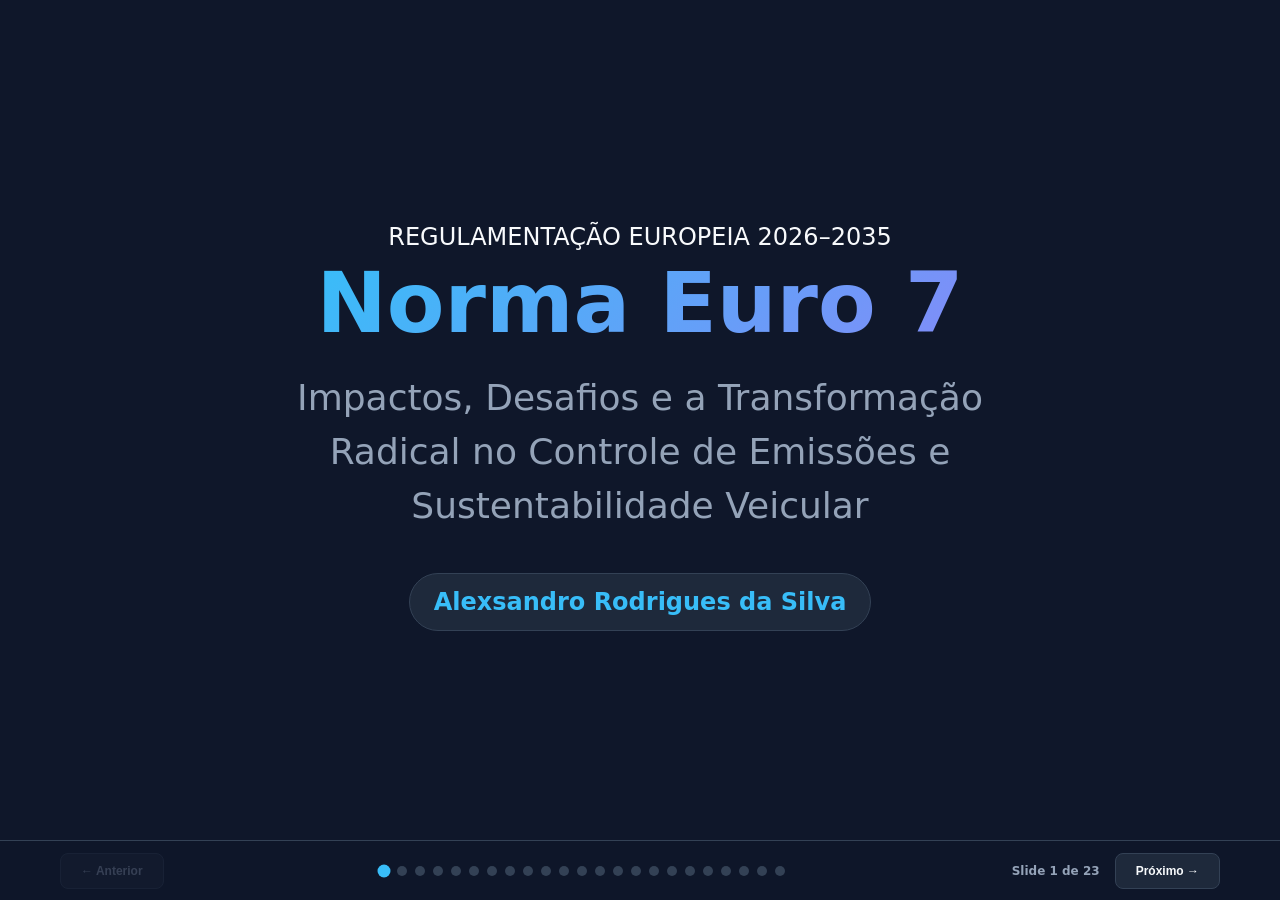
==== commit 8542ae40: "atualização" ====
--- a/index.html
+++ b/index.html
@@ -10,87 +10,87 @@
 
 <body>
   <div class="deck-container">
-
     <div class="bg-container">
       <div class="projectile p1"></div>
       <div class="projectile p2"></div>
       <div class="projectile p3"></div>
       <div class="projectile p4"></div>
       <div class="projectile p5"></div>
-
       <section class="slide slide-capa active">
-        <div class="tag-fase" style="margin-bottom: 20px;">REGULAMENTAÇÃO EUROPEIA 2026–2035</div>
+        <div class="tag-fase">REGULAMENTAÇÃO EUROPEIA 2026–2035</div>
         <h1>Norma Euro 7</h1>
         <h3>Impactos, Desafios e a Transformação Radical no Controle de Emissões e Sustentabilidade Veicular</h3>
         <div class="autor-badge">Alexsandro Rodrigues da Silva</div>
       </section>
-
-      <!-- 1. Marcos Históricos -->
-      <section class="slide">
-        <div class="slide-header">
-          <h2>1. Marcos Históricos</h2>
-          <span class="tag-fase">Eventos Catastróficos</span>
-        </div>
-        <div class="slide-content">
-          <div class="grid-4">
-            <div class="card">
-              <h4>1. Século XIX: O Surgimento Do Problema E A Primeira Lei Ambiental (Década De 1860)</h4>
-              <p>Durante a Revolução Industrial na Inglaterra, o uso massivo do processo químico
-                <strong
-                  title="O processo de Leblanc foi o primeiro método industrial de grande escala desenvolvido para a produção de carbonato de sódio (conhecido popularmente como barrilha ou soda). Ele foi criado em 1791 pelo médico e químico francês Nicolas Leblanc.">Leblanc</strong>
-                para produzir carbonato de sódio (Na<sub>2</sub>CO<sub>3</sub>, usado em sabão, vidro e tecidos)
-                liberava
-                toneladas de gás clorídrico (HCl) na atmosfera. Isso devastou florestas, corroeu infraestruturas e
-                causou
-                graves problemas respiratórios nas populações locais.
-              </p>
-            </div>
-            <div class="card">
-              <h4>2. Meados Do Século XX: As Crises De Poluição E A Saúde Pública (1940–1960)</h4>
-              <p>Com a expansão da indústria pesada e do uso do carvão e petróleo no século XX, grandes episódios
-                críticos
-                de poluição chamaram a atenção global para os perigos dos gases industriais e do smog.
-              <ul>
-                <li>O Grande Smog de Londres (1952): Uma densa camada de fuligem e dióxido de
-                  enxofre (SO<sub>2</sub>)
-                  decorrente da queima industrial e residencial matou milhares de pessoas em poucos dias. Esse desastre
-                  motivou o Reino Unido a aprovar o Clean Air Act em 1956.
-                </li>
-              </ul>
-              </p>
-            </div>
-            <div class="card">
-              <h4>3. Anos 1970 Em Diante: O Debate Internacional E Global</h4>
-              <p>A partir dos anos 1970, o controle de emissões industriais deixou de ser uma discussão meramente local
-                para se tornar uma pauta diplomática internacional.
-              <ul>
-                <li>Conferência de Estocolmo (1972): <br> A Organização das Nações Unidas (ONU)
-                  realizou a primeira grande
-                  conferência com foco na chuva ácida provocada por SO<sub>2</sub> e NO<sub>x</sub>.</li>
-                <li>Protocolo de Montreal (1987): <br> Focado no controle e eliminação dos
-                  clorofluorcarbonetos (CFCs).</li>
-              </ul>
-              </p>
-            </div>
-            <div class="card">
-              <h4>4. Convenção-Quadro Da Onu E Protocolo De Kyoto (1992-1997)</h4>
-              <p>Ampliaram o foco das emissões para a escala global, regulando gases do efeito estufa (como
-                CO<sub>2</sub>
-                e N<sub>2</sub>O)
-                provenientes do setor produtivo e energético.
-              </p>
-            </div>
-          </div>
-        </div>
-      </section>
-
-      <!-- 2.1 Comparativo Histórico: Euro 5 vs Euro 6 - Limite de Emissões-->
-      <section class="slide">
-        <div class="slide-header">
-          <h2>2.1 Comparativo Histórico: Euro 5 (2009 a 2012) vs Euro 6 (2014)</h2>
-          <span class="tag-fase">Limite de Emissões</span>
-        </div>
-        <div class="slide-content">
+    </div>
+
+    <!-- 1. Marcos Históricos -->
+    <section class="slide">
+      <div class="slide-header">
+        <h2>1. Marcos Históricos</h2>
+        <span class="tag-fase">Eventos Catastróficos</span>
+      </div>
+      <div class="slide-content">
+        <div class="grid-4">
+          <div class="card">
+            <h4>1. Século XIX: O Surgimento Do Problema E A Primeira Lei Ambiental (Década De 1860)</h4>
+            <p>Durante a Revolução Industrial na Inglaterra, o uso massivo do processo químico
+              <strong
+                title="O processo de Leblanc foi o primeiro método industrial de grande escala desenvolvido para a produção de carbonato de sódio (conhecido popularmente como barrilha ou soda). Ele foi criado em 1791 pelo médico e químico francês Nicolas Leblanc.">Leblanc</strong>
+              para produzir carbonato de sódio (Na<sub>2</sub>CO<sub>3</sub>, usado em sabão, vidro e tecidos)
+              liberava
+              toneladas de gás clorídrico (HCl) na atmosfera. Isso devastou florestas, corroeu infraestruturas e
+              causou
+              graves problemas respiratórios nas populações locais.
+            </p>
+          </div>
+          <div class="card">
+            <h4>2. Meados Do Século XX: As Crises De Poluição E A Saúde Pública (1940–1960)</h4>
+            <p>Com a expansão da indústria pesada e do uso do carvão e petróleo no século XX, grandes episódios
+              críticos
+              de poluição chamaram a atenção global para os perigos dos gases industriais e do smog.
+            <ul>
+              <li>O Grande Smog de Londres (1952): Uma densa camada de fuligem e dióxido de
+                enxofre (SO<sub>2</sub>)
+                decorrente da queima industrial e residencial matou milhares de pessoas em poucos dias. Esse desastre
+                motivou o Reino Unido a aprovar o Clean Air Act em 1956.
+              </li>
+            </ul>
+            </p>
+          </div>
+          <div class="card">
+            <h4>3. Anos 1970 Em Diante: O Debate Internacional E Global</h4>
+            <p>A partir dos anos 1970, o controle de emissões industriais deixou de ser uma discussão meramente local
+              para se tornar uma pauta diplomática internacional.
+            <ul>
+              <li>Conferência de Estocolmo (1972): <br> A Organização das Nações Unidas (ONU)
+                realizou a primeira grande
+                conferência com foco na chuva ácida provocada por SO<sub>2</sub> e NO<sub>x</sub>.</li>
+              <li>Protocolo de Montreal (1987): <br> Focado no controle e eliminação dos
+                clorofluorcarbonetos (CFCs).</li>
+            </ul>
+            </p>
+          </div>
+          <div class="card">
+            <h4>4. Convenção-Quadro Da Onu E Protocolo De Kyoto (1992-1997)</h4>
+            <p>Ampliaram o foco das emissões para a escala global, regulando gases do efeito estufa (como
+              CO<sub>2</sub>
+              e N<sub>2</sub>O)
+              provenientes do setor produtivo e energético.
+            </p>
+          </div>
+        </div>
+      </div>
+    </section>
+
+    <!-- 2.1 Comparativo Histórico: Euro 5 vs Euro 6 - Limite de Emissões-->
+    <section class="slide">
+      <div class="slide-header">
+        <h2>2.1 Comparativo Histórico: Euro 5 (2009 a 2012) vs Euro 6 (2014)</h2>
+        <span class="tag-fase">Limite de Emissões</span>
+      </div>
+      <div class="slide-content">
+        <div class="card simple">
           <div class="table-container">
             <table>
               <thead>
@@ -129,6 +129,8 @@
               </tbody>
             </table>
           </div>
+        </div>
+        <div class="card simple">
           <div class="table-container">
             <table>
               <thead>
@@ -169,15 +171,17 @@
             </table>
           </div>
         </div>
-      </section>
-
-      <!-- 2.2 Comparativo Histórico: Euro 5 vs Euro 6 - Base Técnica-->
-      <section class="slide">
-        <div class="slide-header">
-          <h2>2.2 Comparativo Histórico: Euro 5 (2009 a 2012) vs Euro 6 (2014)</h2>
-          <span class="tag-fase">Base Técnica</span>
-        </div>
-        <div class="slide-content">
+      </div>
+    </section>
+
+    <!-- 2.2 Comparativo Histórico: Euro 5 vs Euro 6 - Base Técnica-->
+    <section class="slide">
+      <div class="slide-header">
+        <h2>2.2 Comparativo Histórico: Euro 5 (2009 a 2012) vs Euro 6 (2014)</h2>
+        <span class="tag-fase">Base Técnica</span>
+      </div>
+      <div class="slide-content">
+        <div class="card simple">
           <div class="table-container">
             <table>
               <thead>
@@ -212,7 +216,8 @@
                 <tr>
                   <td>Recirculação de Gases (EGR)</td>
                   <td>Usado pontualmente por algumas montadoras</td>
-                  <td>Amplamente combinado com o SCR para reduzir a geração primária de NO<sub>x</sub> no cilindro</td>
+                  <td>Amplamente combinado com o SCR para reduzir a geração primária de NO<sub>x</sub> no cilindro
+                  </td>
                   <td>Diminuição drástica de NO<sub>x</sub></td>
                 </tr>
                 <tr>
@@ -232,691 +237,693 @@
               </tbody>
             </table>
           </div>
-          <div class="card">
-            <p class="obs">
-              ARLA 32 (Agente Redutor Líquido Automotivo): Mistura de Uréia a 32,5% com Água Desmineralizada a
-              67,5%.<br>
-              Low SAPS: Com baixos teores de Cinzas Sulfatadas, Fósforo e Enxofre - Sulphated Ash, Phosphorus and
-              Sulfur.
-            </p>
-          </div>
-        </div>
-
-        <div class="overlay" id="meuOverlay9">
+        </div>
+        <div class="card">
+          <p class="obs">
+            ARLA 32 (Agente Redutor Líquido Automotivo): Mistura de Uréia a 32,5% com Água Desmineralizada a
+            67,5%.<br>
+            Low SAPS: Com baixos teores de Cinzas Sulfatadas, Fósforo e Enxofre - Sulphated Ash, Phosphorus and
+            Sulfur.
+          </p>
+        </div>
+      </div>
+
+      <div class="overlay" id="meuOverlay9">
+        <div class="conteudo-ampliado" onclick="event.stopPropagation()">
+          <div class="video">
+            <video id="meuVideo" src="./doc/video/MotorEuro-6.mkv" controls></video>
+          </div>
+          <button class="nav-btn p-ab" onclick="fecharZoom('meuOverlay9')">Fechar</button>
+        </div>
+      </div>
+
+    </section>
+
+    <!-- 3. Pós Tratamento -->
+    <section class="slide">
+      <div class="slide-header">
+        <h2>3. Pós Tratamento dos Gases Euro 6</h2>
+        <span class="tag-fase">Tecnologias</span>
+      </div>
+      <div class="slide-content">
+        <div class="grid-2">
+          <div class="card">
+            <ul>
+              <li><strong>EGR</strong> (Exhaust Gas Recirculation): <br>
+                A válvula EGR redireciona uma <a onclick="abrirZoom('meuOverlay')" href="#">porcentagem
+                  calculada dos gases</a> de escape (que já queimaram e possuem pouco oxigênio) de volta para
+                o coletor de admissão. Ao misturar esses gases inertes ao ar limpo admitido, diminui-se a concentração
+                de oxigênio na mistura e absorve-se parte do calor da explosão, reduzindo a temperatura máxima da
+                câmara
+                e inibindo a formação de NO<sub>x</sub>.
+              </li>
+              <li><strong>DOC</strong> (Diesel Oxidation Catalyst): <br>
+                Converte hidrocarbonetos (HC) e monóxido de carbono (CO) em água e
+                CO<sub>2</sub>.</li>
+              <li><strong>DPF</strong> (Diesel Particulate Filter): <br>
+                Retém a fuligem física. Quando atinge o limite de carga, a central
+                eletrônica realiza a regeneração (injetando diesel extra para elevar a temperatura do escape a mais de
+                550 °C e queimar a fuligem acumulada) que em muitos veículos com a luz da reserva acesa o processo é
+                bloqueado.</li>
+            </ul>
+          </div>
+          <div class="card">
+            <ul>
+              <li><strong>SCR</strong> (Selective Catalytic Reduction): <br>
+                O ARLA 32 é pulverizado nos gases de escape quentes,
+                transformando o Óxido de Nitrogênio (NO<sub>x</sub>) em Nitrogênio e água.</li>
+              <li><strong>ASC</strong> (Ammonia Slip Catalyst): <br>
+                Elimina o excesso de amônia não reagida ao final do circuito para evitar
+                emissões de odor.</li>
+            </ul> <br>
+            <a onclick="abrirZoom('meuOverlay2')">
+              <img src="./doc/img/euro6.webp" alt="Motor MB Euro 6">
+            </a>
+          </div>
+        </div>
+
+        <div class="overlay" id="meuOverlay">
           <div class="conteudo-ampliado" onclick="event.stopPropagation()">
-            <div class="video">
-              <video id="meuVideo" src="./doc/video/MotorEuro-6.mkv" controls></video>
-            </div>
-            <button class="nav-btn p-ab" onclick="fecharZoom('meuOverlay9')">Fechar</button>
-          </div>
-        </div>
-
-      </section>
-
-      <!-- 3. Pós Tratamento -->
-      <section class="slide">
-        <div class="slide-header">
-          <h2>3. Pós Tratamento dos Gases Euro 6</h2>
-          <span class="tag-fase">Tecnologias</span>
-        </div>
-        <div class="slide-content">
-          <div class="grid-2">
-            <div class="card">
-              <ul>
-                <li><strong>EGR</strong> (Exhaust Gas Recirculation): <br>
-                  A válvula EGR redireciona uma <a onclick="abrirZoom('meuOverlay')" href="#">porcentagem
-                    calculada dos gases</a> de escape (que já queimaram e possuem pouco oxigênio) de volta para
-                  o coletor de admissão. Ao misturar esses gases inertes ao ar limpo admitido, diminui-se a concentração
-                  de oxigênio na mistura e absorve-se parte do calor da explosão, reduzindo a temperatura máxima da
-                  câmara
-                  e inibindo a formação de NO<sub>x</sub>.
-                </li>
-                <li><strong>DOC</strong> (Diesel Oxidation Catalyst): <br>
-                  Converte hidrocarbonetos (HC) e monóxido de carbono (CO) em água e
-                  CO<sub>2</sub>.</li>
-                <li><strong>DPF</strong> (Diesel Particulate Filter): <br>
-                  Retém a fuligem física. Quando atinge o limite de carga, a central
-                  eletrônica realiza a regeneração (injetando diesel extra para elevar a temperatura do escape a mais de
-                  550 °C e queimar a fuligem acumulada) que em muitos veículos com a luz da reserva acesa o processo é
-                  bloqueado.</li>
-              </ul>
-            </div>
-            <div class="card">
-              <ul>
-                <li><strong>SCR</strong> (Selective Catalytic Reduction): <br>
-                  O ARLA 32 é pulverizado nos gases de escape quentes,
-                  transformando o Óxido de Nitrogênio (NO<sub>x</sub>) em Nitrogênio e água.</li>
-                <li><strong>ASC</strong> (Ammonia Slip Catalyst): <br>
-                  Elimina o excesso de amônia não reagida ao final do circuito para evitar
-                  emissões de odor.</li>
-              </ul> <br>
-              <a onclick="abrirZoom('meuOverlay2')">
-                <img src="./doc/img/euro6.webp" alt="Motor MB Euro 6">
-              </a>
-            </div>
-          </div>
-
-          <div class="overlay" id="meuOverlay">
-            <div class="conteudo-ampliado" onclick="event.stopPropagation()">
-              <div class="slide-content">
-                <div class="card egr">
-                  <div class="table-container">
-                    <table>
-                      <thead>
-                        <tr>
-                          <th>Condição de Condução</th>
-                          <th>Abertura da EGR</th>
-                          <th>Porcentagem Recirculada</th>
-                          <th>Objetivo Principal</th>
-                        </tr>
-                      </thead>
-                      <tbody>
-                        <tr>
-                          <td>Marcha lenta / Motor frio</td>
-                          <td>Fechada ou mínima</td>
-                          <td>0% a 5%</td>
-                          <td>Estabilidade da lenta e aquecimento rápido</td>
-                        </tr>
-                        <tr>
-                          <td>Cruzeiro / Carga parcial</td>
-                          <td>Totalmente ativa</td>
-                          <td>15% a 50%</td>
-                          <td>Redução de emissões de NO<sub>x</sub> e economia de combustível</td>
-                        </tr>
-                        <tr>
-                          <td>Aceleração total / Subidas</td>
-                          <td>Fechada</td>
-                          <td>0%</td>
-                          <td>Desempenho máximo e entrega de potência</td>
-                        </tr>
-                      </tbody>
-                    </table>
-                  </div>
+            <div class="slide-content">
+              <div class="card simple egr">
+                <div class="table-container">
+                  <table>
+                    <thead>
+                      <tr>
+                        <th>Condição de Condução</th>
+                        <th>Abertura da EGR</th>
+                        <th>Porcentagem Recirculada</th>
+                        <th>Objetivo Principal</th>
+                      </tr>
+                    </thead>
+                    <tbody>
+                      <tr>
+                        <td>Marcha lenta / Motor frio</td>
+                        <td>Fechada ou mínima</td>
+                        <td>0% a 5%</td>
+                        <td>Estabilidade da lenta e aquecimento rápido</td>
+                      </tr>
+                      <tr>
+                        <td>Cruzeiro / Carga parcial</td>
+                        <td>Totalmente ativa</td>
+                        <td>15% a 50%</td>
+                        <td>Redução de emissões de NO<sub>x</sub> e economia de combustível</td>
+                      </tr>
+                      <tr>
+                        <td>Aceleração total / Subidas</td>
+                        <td>Fechada</td>
+                        <td>0%</td>
+                        <td>Desempenho máximo e entrega de potência</td>
+                      </tr>
+                    </tbody>
+                  </table>
                 </div>
-                <div class="card egr">
-                  <div class="table-container">
-                    <table>
-                      <thead>
-                        <tr>
-                          <th>Faixa Ideal de Trabalho da EGR</th>
-                          <th>Diesel</th>
-                          <th>Otto</th>
-                        </tr>
-                      </thead>
-                      <tbody>
-                        <tr>
-                          <td>Rotação do Motor</td>
-                          <td>Entre 1.500 RPM e 2.800 RPM</td>
-                          <td>1.800 RPM e 3.200 RPM</td>
-                        </tr>
-                        <tr>
-                          <td>Carga do Motor</td>
-                          <td></td>
-                          <td>Carga parcial/média (pedal do acelerador mantido <br> levemente pressionado entre 15% e
-                            40%)
-                          </td>
-                        </tr>
-                        <tr>
-                          <td>Velocidade de Cruzeiro</td>
-                          <td></td>
-                          <td>Em rodovias planas (fórmulas de cruzeiro), isso <br> equivale geralmente de 80 km/h a 110
-                            km/h
-                            na marcha mais alta do câmbio.</td>
-                        </tr>
-                      </tbody>
-                    </table>
-                  </div>
+              </div>
+              <div class="card simple egr">
+                <div class="table-container">
+                  <table>
+                    <thead>
+                      <tr>
+                        <th>Faixa Ideal de Trabalho da EGR</th>
+                        <th>Diesel</th>
+                        <th>Otto</th>
+                      </tr>
+                    </thead>
+                    <tbody>
+                      <tr>
+                        <td>Rotação do Motor</td>
+                        <td>Entre 1.500 RPM e 2.800 RPM</td>
+                        <td>1.800 RPM e 3.200 RPM</td>
+                      </tr>
+                      <tr>
+                        <td>Carga do Motor</td>
+                        <td></td>
+                        <td>Carga parcial/média (pedal do acelerador mantido <br> levemente pressionado entre 15% e
+                          40%)
+                        </td>
+                      </tr>
+                      <tr>
+                        <td>Velocidade de Cruzeiro</td>
+                        <td></td>
+                        <td>Em rodovias planas (fórmulas de cruzeiro), isso <br> equivale geralmente de 80 km/h a 110
+                          km/h
+                          na marcha mais alta do câmbio.</td>
+                      </tr>
+                    </tbody>
+                  </table>
                 </div>
               </div>
             </div>
-            <button class="nav-btn p-ab" onclick="fecharZoom('meuOverlay')">Fechar</button>
-          </div>
-
-          <div class="overlay" id="meuOverlay2">
-            <div class="conteudo-ampliado" onclick="event.stopPropagation()">
-              <div class="video">
-                <video src="./doc/video/euro6.mkv" controls></video>
+          </div>
+          <button class="nav-btn p-ab" onclick="fecharZoom('meuOverlay')">Fechar</button>
+        </div>
+
+        <div class="overlay" id="meuOverlay2">
+          <div class="conteudo-ampliado" onclick="event.stopPropagation()">
+            <div class="video">
+              <video src="./doc/video/euro6.mkv" controls></video>
+            </div>
+          </div>
+          <button class="nav-btn p-ab" onclick="fecharZoom('meuOverlay2')">Fechar</button>
+        </div>
+
+      </div>
+    </section>
+
+    <!-- 4. As Normas Brasileiras (PROCONVE e PROMOT) -->
+    <section class="slide">
+      <div class="slide-header">
+        <h2>4. As Normas Brasileiras (PROCONVE e PROMOT)</h2>
+        <span class="tag-fase">Legislação Nacional</span>
+      </div>
+      <div class="slide-content">
+        <p>Criados pelo CONAMA e coordenados pelo IBAMA, o PROCONVE (Programa de Controle da Poluição do Ar por
+          Veículos Automotores) e o PROMOT alinham o Brasil aos padrões internacionais</p>
+        <div class="grid-2">
+          <div class="card">
+            <h3>Veículos Leves (Proconve L)</h3>
+            <ul>
+              <li><strong>L1 a L2 (1988–1992):</strong><br> Padronização de medições, pequenas reduções de monóxido de
+                carbono (CO) e troca gradual dos carburadores.</li>
+              <li><strong>L3 (1997):</strong><br> Catalisadores de três vias e sistemas de injeção eletrônica
+                multiponto
+                para reduzir CO, NO<sub>x</sub> e hidrocarbonetos (HC).</li>
+              <li><strong>L4 e L5 (2005–2009):</strong><br> Endureceram substancialmente os limites de NO<sub>x</sub>
+                e
+                HC,
+                acompanhados pela melhoria da qualidade da gasolina nacional.</li>
+              <li><strong>L6 e L7 (2022):</strong><br> Metas de emissões evaporativas do tanque de combustível muito
+                mais
+                rígidas (máximo de 0,5g/dia) e medição em condições reais de tráfego.</li>
+              <li><strong>L8 (2025–2031):</strong><br> Mudança para o <a onclick="abrirZoom('meuOverlay3')"
+                  href="#">Modelo Corporativo de Emissões</a>. Exige uso massivo de filtros de partículas em motores
+                flex/gasolina (GPF) e eletrificação parcial (sistemas híbridos leves e plenos).</li>
+            </ul>
+          </div>
+          <div class="card">
+            <h3>Veículos Pesados (Proconve P) & PROMOT</h3>
+            <ul>
+              <li><strong> P1 a P4 (1990–2000):</strong><br> Motores turbinados, intercooler e injeção mecânica
+                otimizada.</li>
+              <li><strong>P5 (2004):</strong><br> Sistemas de injeção eletrônica Common Rail e unidade injetora.</li>
+              <li><strong>P7 (2012):</strong><br> Pulo da fase P6 devido à indisponibilidade de diesel com baixo
+                enxofre. Introduziu o Arla 32 (SCR) e recirculação de gases (EGR).</li>
+              <li><strong>P8 (2023):</strong><br> Redução drástica de NO<sub>x</sub> (80%) e material
+                particulado (50%) e limite de Amônia (NH<sub>3</sub>) no escapamento de no máximo 10 ppm para evitar
+                excesso de reagente.
+                Tornou obrigatório o uso conjunto de filtros DPF, catalisadores SCR e sistemas de telemetria de
+                emissões
+                no painel (OBD).</li>
+              <li><strong>PROMOT (1 a 5):</strong><br> Fases específicas para motocicletas (fim do carburador e a
+                inclusão de catalisadores).</li>
+            </ul>
+          </div>
+        </div>
+
+        <div class="overlay" id="meuOverlay3">
+          <div class="conteudo-ampliado" onclick="event.stopPropagation()">
+            <div class="slide-content">
+              <div class="card">
+                <h3>Crédito de Emissão Média Corporativa</h3>
+                <p>A nova regra corporativa diz: "Uma fabricante pode vender carros que poluem acima do limite,
+                  desde que venda em quantidade suficiente outros carros que poluem menos (ou zero) para que a média
+                  geral de todos os carros vendidos no ano fique dentro do limite
+                  estipulado."
+                </p> <br>
+                <p>Exemplo Prático: <br>
+                  O limite médio corporativo de emissão para NO<sub>x</sub> é de 80 mg/km por veículo leve de
+                  passageiros vendido no ano. <br>
+                  Uma montadora fictícia vende apenas dois modelos no mercado
+                  brasileiro:
+                <ul>
+                  <li>Modelo A (SUV V6 a combustão): Emite 90 mg/km (acima do limite individual).</li>
+                  <li>Modelo B (Carro 100% Elétrico): Emite 0 mg/km.</li>
+                </ul>
+                </p>
+              </div>
+              <div class="grid-2">
+                <div class="card">
+                  <p>Cenário 1: Vendas Descompensadas (Multa por Não Conformidade). <br>
+                    A montadora vende 2.000 unidades do SUV A e apenas 100 unidades do Elétrico B:</p>
+                  <p>
+                    Média Corporativa =
+                    <span style="display: inline-block; vertical-align: middle; text-align: center;">
+                      <span style="display: block; border-bottom: 1px solid #ffffff; padding: 0 4px;">(2.000 &times;
+                        90)
+                        + (100 &times; 0)</span>
+                      <span style="display: block; padding: 0 4px;">2.000 + 100</span>
+                    </span> = <span style="display: inline-block; vertical-align: middle; text-align: center;">
+                      <span style="display: block; border-bottom: 1px solid #ffffff; padding: 0 4px;">180.000</span>
+                      <span style="display: block; padding: 0 4px;">2.100</span>
+                    </span> &approx; 85,71 mg/km
+                  </p>
+                </div>
+                <div class="card">
+                  <p>Cenário 2: Vendas Compensadas (Conformidade Garantida). <br>
+                    Para conseguir vender as 2.000 unidades do SUV A, a montadora incentivou a venda do Elétrico B e
+                    conseguiu comercializar 250 unidades:</p>
+                  <p>Média Corporativa =
+                    <span style="display: inline-block; vertical-align: middle; text-align: center;">
+                      <span style="display: block; border-bottom: 1px solid #ffffff; padding: 0 4px;">(2.000 &times;
+                        90)
+                        + (250 &times; 0)</span>
+                      <span style="display: block; padding: 0 4px;">2.000 + 250</span>
+                    </span> = <span style="display: inline-block; vertical-align: middle; text-align: center;">
+                      <span style="display: block; border-bottom: 1px solid #ffffff; padding: 0 4px;">180.000</span>
+                      <span style="display: block; padding: 0 4px;">2.250</span>
+                    </span> = 80 mg/km
+                </div>
+              </div>
+              <div class="card">
+                <p>Resultado: Média corporativa de 80 mg/km. A fabricante pode continuar
+                  vendendo o SUV sem penalidades.</p>
               </div>
             </div>
-            <button class="nav-btn p-ab" onclick="fecharZoom('meuOverlay2')">Fechar</button>
-          </div>
-
-        </div>
-      </section>
-
-      <!-- 4. As Normas Brasileiras (PROCONVE e PROMOT) -->
-      <section class="slide">
-        <div class="slide-header">
-          <h2>4. As Normas Brasileiras (PROCONVE e PROMOT)</h2>
-          <span class="tag-fase">Legislação Nacional</span>
-        </div>
-        <div class="slide-content">
-          <p>Criados pelo CONAMA e coordenados pelo IBAMA, o PROCONVE (Programa de Controle da Poluição do Ar por
-            Veículos Automotores) e o PROMOT alinham o Brasil aos padrões internacionais</p>
-          <div class="grid-2">
-            <div class="card">
-              <h3>Veículos Leves (Proconve L)</h3>
-              <ul>
-                <li><strong>L1 a L2 (1988–1992):</strong><br> Padronização de medições, pequenas reduções de monóxido de
-                  carbono (CO) e troca gradual dos carburadores.</li>
-                <li><strong>L3 (1997):</strong><br> Catalisadores de três vias e sistemas de injeção eletrônica
-                  multiponto
-                  para reduzir CO, NO<sub>x</sub> e hidrocarbonetos (HC).</li>
-                <li><strong>L4 e L5 (2005–2009):</strong><br> Endureceram substancialmente os limites de NO<sub>x</sub>
-                  e
-                  HC,
-                  acompanhados pela melhoria da qualidade da gasolina nacional.</li>
-                <li><strong>L6 e L7 (2022):</strong><br> Metas de emissões evaporativas do tanque de combustível muito
-                  mais
-                  rígidas (máximo de 0,5g/dia) e medição em condições reais de tráfego.</li>
-                <li><strong>L8 (2025–2030):</strong><br> Mudança para o <a onclick="abrirZoom('meuOverlay3')"
-                    href="#">Modelo Corporativo de Emissões</a>. Exige uso massivo de filtros de partículas em motores
-                  flex/gasolina (GPF) e eletrificação parcial (sistemas híbridos leves e plenos).</li>
-              </ul>
+          </div>
+          <button class="nav-btn p-ab" onclick="fecharZoom('meuOverlay3')">Fechar</button>
+        </div>
+
+      </div>
+    </section>
+
+    <!-- 5. Panorama Geral e Cronograma -->
+    <section class="slide">
+      <div class="slide-header">
+        <h2>5. Panorama Geral e Cronograma</h2>
+        <span class="tag-fase">Aprovação & Escopo</span>
+      </div>
+      <div class="slide-content">
+        <p>A Norma Euro 7 representa uma revisão estrutural na legislação europeia, unificando os regramentos para
+          todas
+          as categorias e focando na vida útil longa dos veículos.</p>
+        <div class="grid-2">
+          <div class="card card-sucesso">
+            <h3>Unificação Regulatória</h3>
+            <p>Substituição de diretrizes separadas para veículos leves e pesados por um padrão unificado (Regulamento
+              UE 2024/1257).</p>
+          </div>
+          <div class="card card-alerta">
+            <h3>Exigência de Durabilidade</h3>
+            <p>Obrigação de conformidade e controle de emissões estendido para até 200.000 km ou 10
+              anos de operação do veículo.</p>
+          </div>
+        </div>
+        <div class="card" style="margin-top: 10px;">
+          <h4>Linha do Tempo de Implementação</h4>
+          <div class="grid-3" style="margin-top: 10px;">
+            <div class="metric-card">
+              <div class="metric-value">2024</div>
+              <div class="metric-label">Aprovação Final (24 de Abril)</div>
             </div>
-            <div class="card">
-              <h3>Veículos Pesados (Proconve P) & PROMOT</h3>
-              <ul>
-                <li><strong> P1 a P4 (1990–2000):</strong><br> Motores turbinados, intercooler e injeção mecânica
-                  otimizada.</li>
-                <li><strong>P5 (2004):</strong><br> Sistemas de injeção eletrônica Common Rail e unidade injetora.</li>
-                <li><strong>P7 (2012):</strong><br> Pulo da fase P6 devido à indisponibilidade de diesel com baixo
-                  enxofre. Introduziu o Arla 32 (SCR) e recirculação de gases (EGR).</li>
-                <li><strong>P8 (2023 - 2030):</strong><br> Redução drástica de NO<sub>x</sub> (80%) e material
-                  particulado (50%).
-                  Tornou obrigatório o uso conjunto de filtros DPF, catalisadores SCR e sistemas de telemetria de
-                  emissões
-                  no painel (OBD).</li>
-                <li><strong>PROMOT (1 a 5):</strong><br> Fases específicas para motocicletas (fim do carburador e a
-                  inclusão de catalisadores).</li>
-              </ul>
+            <div class="metric-card">
+              <div class="metric-value">2026</div>
+              <div class="metric-label">Veículos Leves (Carros/Vans)</div>
             </div>
-          </div>
-
-          <div class="overlay" id="meuOverlay3">
-            <div class="conteudo-ampliado" onclick="event.stopPropagation()">
-              <div class="slide-content">
-                <div class="card">
-                  <h3>Crédito de Emissão Média Corporativa</h3>
-                  <p>A nova regra corporativa diz: "Uma fabricante pode vender carros que poluem acima do limite,
-                    desde que venda em quantidade suficiente outros carros que poluem menos (ou zero) para que a média
-                    geral de todos os carros vendidos no ano fique dentro do limite
-                    estipulado."
-                  </p> <br>
-                  <p>Exemplo Prático: <br>
-                    O limite médio corporativo de emissão para NO<sub>x</sub> é de 80 mg/km por veículo leve de
-                    passageiros vendido no ano. <br>
-                    Uma montadora fictícia vende apenas dois modelos no mercado
-                    brasileiro:
-                  <ul>
-                    <li>Modelo A (SUV V6 a combustão): Emite 90 mg/km (acima do limite individual).</li>
-                    <li>Modelo B (Carro 100% Elétrico): Emite 0 mg/km.</li>
-                  </ul>
-                  </p>
-                </div>
-                <div class="grid-2">
-                  <div class="card">
-                    <p>Cenário 1: Vendas Descompensadas (Multa por Não Conformidade). <br>
-                      A montadora vende 2.000 unidades do SUV A e apenas 100 unidades do Elétrico B:</p>
-                    <p>
-                      Média Corporativa =
-                      <span style="display: inline-block; vertical-align: middle; text-align: center;">
-                        <span style="display: block; border-bottom: 1px solid #ffffff; padding: 0 4px;">(2.000 &times;
-                          90)
-                          + (100 &times; 0)</span>
-                        <span style="display: block; padding: 0 4px;">2.000 + 100</span>
-                      </span> = <span style="display: inline-block; vertical-align: middle; text-align: center;">
-                        <span style="display: block; border-bottom: 1px solid #ffffff; padding: 0 4px;">180.000</span>
-                        <span style="display: block; padding: 0 4px;">2.100</span>
-                      </span> &approx; 85,71 mg/km
-                    </p>
-                  </div>
-                  <div class="card">
-                    <p>Cenário 2: Vendas Compensadas (Conformidade Garantida). <br>
-                      Para conseguir vender as 2.000 unidades do SUV A, a montadora incentivou a venda do Elétrico B e
-                      conseguiu comercializar 250 unidades:</p>
-                    <p>Média Corporativa =
-                      <span style="display: inline-block; vertical-align: middle; text-align: center;">
-                        <span style="display: block; border-bottom: 1px solid #ffffff; padding: 0 4px;">(2.000 &times;
-                          90)
-                          + (250 &times; 0)</span>
-                        <span style="display: block; padding: 0 4px;">2.000 + 250</span>
-                      </span> = <span style="display: inline-block; vertical-align: middle; text-align: center;">
-                        <span style="display: block; border-bottom: 1px solid #ffffff; padding: 0 4px;">180.000</span>
-                        <span style="display: block; padding: 0 4px;">2.250</span>
-                      </span> = 80 mg/km
-                  </div>
-                </div>
-                <div class="card">
-                  <p>Resultado: Média corporativa de 80 mg/km. A fabricante pode continuar
-                    vendendo o SUV sem penalidades.</p>
-                </div>
-              </div>
+            <div class="metric-card">
+              <div class="metric-value">2028</div>
+              <div class="metric-label">Veículos Pesados (Caminhões/Ônibus)</div>
             </div>
-            <button class="nav-btn p-ab" onclick="fecharZoom('meuOverlay3')">Fechar</button>
-          </div>
-
-        </div>
-      </section>
-
-      <!-- 5. Panorama Geral e Cronograma -->
-      <section class="slide">
-        <div class="slide-header">
-          <h2>5. Panorama Geral e Cronograma</h2>
-          <span class="tag-fase">Aprovação & Escopo</span>
-        </div>
-        <div class="slide-content">
-          <p>A Norma Euro 7 representa uma revisão estrutural na legislação europeia, unificando os regramentos para
-            todas
-            as categorias e focando na vida útil longa dos veículos.</p>
-          <div class="grid-2">
-            <div class="card card-sucesso">
-              <h3>Unificação Regulatória</h3>
-              <p>Substituição de diretrizes separadas para veículos leves e pesados por um padrão unificado (Regulamento
-                UE 2024/1257).</p>
+          </div>
+        </div>
+      </div>
+    </section>
+
+    <!-- 6. Nova Fronteira Ecológica: Freios e Pneus -->
+    <section class="slide">
+      <div class="slide-header">
+        <h2>6. Nova Fronteira Ecológica: Freios e Pneus</h2>
+        <span class="tag-fase">Inédito na Indústria</span>
+      </div>
+      <div class="slide-content">
+        <p>Pela primeira vez na história automotiva, a legislação regula emissões não provenientes do escapamento. A
+          norma abrange atrito mecânico, aplicando-se inclusive a Veículos Elétricos (EVs).</p>
+        <div class="grid-2">
+          <div class="card card-alerta">
+            <h3>Partículas de Freio (PM<sub>10</sub> = 10 micrômetros)</h3>
+            <p>Estabelecimento de limites estritos de desgaste por frenagem:</p>
+            <ul style="margin-top: 10px;">
+              <li>Veículos a Combustão: Máximo de 7 mg/km.</li>
+              <li>Veículos 100% Elétricos: Máximo de 3 mg/km (devido à frenagem regenerativa).</li>
+            </ul>
+          </div>
+          <div class="card card-alerta">
+            <h3>Abrasão de Pneus</h3>
+            <p>Implementação de métodos de medição e padronização para mitigar o desprendimento de microplásticos na
+              rodagem do solo e vias urbanas.</p>
+          </div>
+        </div>
+        <div class="card">
+          <p class="obs">
+            Um glóbulo vermelho do sangue mede de 7 a 8 micrômetros. <br>
+            Um fio de cabelo mede de 25 a 75 micrômetros.
+          </p>
+        </div>
+      </div>
+    </section>
+
+    <!-- 7. Estrutura da Norma: Os 4 Pilares da Euro 7 -->
+    <section class="slide">
+      <div class="slide-header">
+        <h2>7. Estrutura da Norma: Os 4 Pilares da Euro 7</h2>
+        <span class="tag-fase">Pilares Fundamentais</span>
+      </div>
+      <div class="slide-content">
+        <div class="grid-4">
+          <div class="card">
+            <h4>1. RDE Ampliado</h4>
+            <p>Testes em Condições Reais de Condução abrangendo frio e calor extremo, trajetos curtos, medição de
+              particulas a
+              partir de 10&mu;m (PN<sub>10</sub>), e a entrada de poluenges não regulamentados (óxido nitroso
+              N<sub>2</sub>O e amônia NH<sub>3</sub>).</p>
+          </div>
+          <div class="card">
+            <h4>2. Monitoramento Continuo OBM</h4>
+            <p>Sistemas On-Board Monitoring (OBM) embarcados com sensores permanentes e proteção rigorosa
+              anti-adulteração.</p>
+          </div>
+          <div class="card">
+            <h4>3. Atrito Mecânico</h4>
+            <p>Controle inédito do desprendimento de poeira de pastilhas de freio e desgaste de pneus para todas as
+              motorizações.</p>
+          </div>
+          <div class="card">
+            <h4>4. Durabilidade da Bateria</h4>
+            <p>Métricas obrigatórias de retenção de capacidade para veículos híbridos e 100% elétricos.</p>
+          </div>
+        </div>
+      </div>
+    </section>
+
+    <!-- 8. Transporte Comercial: Caminhões e Ônibus -->
+    <section class="slide">
+      <div class="slide-header">
+        <h2>8. Transporte Comercial: Caminhões e Ônibus</h2>
+        <span class="tag-fase">Veículos Pesados</span>
+      </div>
+
+      <div class="slide-content">
+        <p>A Euro 7 impõe rigor severo no transporte rodoviário de cargas e passageiros para garantir operação limpa
+          nas
+          cidades.</p>
+        <div class="grid-2">
+          <div class="card">
+            <h3>Partida a Frio e Trajetos Curtos</h3>
+            <p>Inclusão de medição imediata após a partida (&lt;250°C no catalisador), momento onde ocorre até 80% dos
+              picos de poluição não contabilizados em testes antigos.</p>
+          </div>
+          <div class="card">
+            <h3>Testes com Veículo Completo</h3>
+            <p>Transição da homologação baseada apenas no motor em bancada para o teste integrado do veículo rodando
+              em
+              vias reais com PEMS (Sistemas Portáteis de Medição).</p>
+          </div>
+        </div>
+      </div>
+      <div class="card simple" style="width: 340px;"><a onclick="abrirZoom('meuOverlay4')" href="#"><img
+            src="./doc/img/partidaFrioTestes.jpeg" alt="Partida a Frio e Testes"></a>
+      </div>
+      <div class="overlay" id="meuOverlay4">
+        <div class="conteudo-ampliado img" onclick="event.stopPropagation()">
+          <img src="./doc/img/partidaFrioTestes.jpeg" alt="Partida a Frio e Testes">
+          <button class="nav-btn p-ab" onclick="fecharZoom('meuOverlay4')">Fechar</button>
+        </div>
+      </div>
+    </section>
+
+    <!-- 9. Compliance em Tempo Real (OBM & Auditoria) -->
+    <section class="slide">
+      <div class="slide-header">
+        <h2
+          title="Compliance: é o conjunto de regras, normas, políticas e procedimentos que garantem que uma organização opere em total conformidade com as leis vigentes, regulamentos do setor e princípios éticos">
+          9. Compliance em Tempo Real (OBM & Auditoria)</h2>
+        <span class="tag-fase">Tecnologia Embarcada</span>
+      </div>
+      <div class="slide-content">
+        <div class="grid-2">
+          <div class="card">
+            <h3>Monitoramento Continuo (OBM)</h3>
+            <p>Diferente do OBD tradicional que apenas detecta falhas pontuais, o OBM (On-Board
+              Monitoring) mede continuamente a quantidade de poluentes emitida durante todo o uso do veículo.
+            </p>
+          </div>
+          <div class="card">
+            <h3>Auditoria Remota e Criptografia</h3>
+            <ul>
+              <li>Envio de relatórios de emissão via telemetria para órgãos ambientais.</li>
+              <li>Mecanismos de segurança digital para impedir "chiptuning" e adulteração de ARLA 32 ou EGR.</li>
+            </ul>
+          </div>
+        </div>
+      </div>
+
+      <div class="card simple" style="width: 340px;"><a onclick="abrirZoom('meuOverlay5')" href="#"><img
+            src="./doc/img/obm.jpeg" alt="OBM e Auditoria Remota"></a>
+      </div>
+      <div class="overlay" id="meuOverlay5">
+        <div class="conteudo-ampliado img" onclick="event.stopPropagation()">
+          <img src="./doc/img/obm.jpeg" alt="OBM e Auditoria Remota">
+          <button class="nav-btn p-ab" onclick="fecharZoom('meuOverlay5')">Fechar</button>
+        </div>
+      </div>
+    </section>
+
+    <!-- 10. Veículos Elétricos e Saúde da Bateria -->
+    <section class="slide">
+      <div class="slide-header">
+        <h2>10. Veículos Elétricos e Saúde da Bateria</h2>
+        <span class="tag-fase">EVs & Híbridos</span>
+      </div>
+
+      <div class="slide-content">
+        <p>Para proteger o consumidor e evitar o descarte precoce, a Euro 7 estabelece limites mínimos de retenção
+          de
+          energia da bateria do veículo.</p>
+        <div class="card simple">
+          <div class="metric-container">
+            <div class="metric-card" style="flex:1;">
+              <div class="metric-value">80%</div>
+              <div class="metric-label">Capacidade mínima retida após 5 anos ou 100.000 km</div>
             </div>
-            <div class="card card-alerta">
-              <h3>Exigência de Durabilidade</h3>
-              <p>Obrigação de conformidade e controle de emissões estendido para até 200.000 km ou 10
-                anos de operação do veículo.</p>
+            <div class="metric-card" style="flex:1;">
+              <div class="metric-value">72%</div>
+              <div class="metric-label">Capacidade mínima retida após 8 anos ou 160.000 km</div>
             </div>
           </div>
-          <div class="card" style="margin-top: 10px;">
-            <h4>Linha do Tempo de Implementação</h4>
-            <div class="grid-3" style="margin-top: 10px;">
-              <div class="metric-card">
-                <div class="metric-value">2024</div>
-                <div class="metric-label">Aprovação Final (24 de Abril)</div>
-              </div>
-              <div class="metric-card">
-                <div class="metric-value">2026</div>
-                <div class="metric-label">Veículos Leves (Carros/Vans)</div>
-              </div>
-              <div class="metric-card">
-                <div class="metric-value">2028</div>
-                <div class="metric-label">Veículos Pesados (Caminhões/Ônibus)</div>
-              </div>
-            </div>
-          </div>
-        </div>
-      </section>
-
-      <!-- 6. Nova Fronteira Ecológica: Freios e Pneus -->
-      <section class="slide">
-        <div class="slide-header">
-          <h2>6. Nova Fronteira Ecológica: Freios e Pneus</h2>
-          <span class="tag-fase">Inédito na Indústria</span>
-        </div>
-        <div class="slide-content">
-          <p>Pela primeira vez na história automotiva, a legislação regula emissões não provenientes do escapamento. A
-            norma abrange atrito mecânico, aplicando-se inclusive a Veículos Elétricos (EVs).</p>
-          <div class="grid-2">
-            <div class="card card-alerta">
-              <h3>Partículas de Freio (PM<sub>10</sub> = 10 micrômetros)</h3>
-              <p>Estabelecimento de limites estritos de desgaste por frenagem:</p>
-              <ul style="margin-top: 10px;">
-                <li>Veículos a Combustão: Máximo de 7 mg/km.</li>
-                <li>Veículos 100% Elétricos: Máximo de 3 mg/km (devido à frenagem regenerativa).</li>
-              </ul>
-            </div>
-            <div class="card card-alerta">
-              <h3>Abrasão de Pneus</h3>
-              <p>Implementação de métodos de medição e padronização para mitigar o desprendimento de microplásticos na
-                rodagem do solo e vias urbanas.</p>
-            </div>
-          </div>
-          <div class="card">
-            <p class="obs">
-              Um glóbulo vermelho do sangue mede de 7 a 8 micrômetros. <br>
-              Um fio de cabelo mede de 25 a 75 micrômetros.
-            </p>
-          </div>
-        </div>
-      </section>
-
-      <!-- 7. Estrutura da Norma: Os 4 Pilares da Euro 7 -->
-      <section class="slide">
-        <div class="slide-header">
-          <h2>7. Estrutura da Norma: Os 4 Pilares da Euro 7</h2>
-          <span class="tag-fase">Pilares Fundamentais</span>
-        </div>
-        <div class="slide-content">
-          <div class="grid-4">
-            <div class="card">
-              <h4>1. RDE Ampliado</h4>
-              <p>Testes em Condições Reais de Condução abrangendo frio e calor extremo, trajetos curtos, medição de
-                particulas a
-                partir de 10&mu;m (PN<sub>10</sub>), e a entrada de poluenges não regulamentados (óxido nitroso
-                N<sub>2</sub>O e amônia NH<sub>3</sub>).</p>
-            </div>
-            <div class="card">
-              <h4>2. Monitoramento Continuo OBM</h4>
-              <p>Sistemas On-Board Monitoring (OBM) embarcados com sensores permanentes e proteção rigorosa
-                anti-adulteração.</p>
-            </div>
-            <div class="card">
-              <h4>3. Atrito Mecânico</h4>
-              <p>Controle inédito do desprendimento de poeira de pastilhas de freio e desgaste de pneus para todas as
-                motorizações.</p>
-            </div>
-            <div class="card">
-              <h4>4. Durabilidade da Bateria</h4>
-              <p>Métricas obrigatórias de retenção de capacidade para veículos híbridos e 100% elétricos.</p>
-            </div>
-          </div>
-        </div>
-      </section>
-
-      <!-- 8. Transporte Comercial: Caminhões e Ônibus -->
-      <section class="slide">
-        <div class="slide-header">
-          <h2>8. Transporte Comercial: Caminhões e Ônibus</h2>
-          <span class="tag-fase">Veículos Pesados</span>
-        </div>
-
-        <div class="slide-content">
-          <p>A Euro 7 impõe rigor severo no transporte rodoviário de cargas e passageiros para garantir operação limpa
-            nas
-            cidades.</p>
-          <div class="grid-2">
-            <div class="card">
-              <h3>Partida a Frio e Trajetos Curtos</h3>
-              <p>Inclusão de medição imediata após a partida (&lt;250°C no catalisador), momento onde ocorre até 80% dos
-                picos de poluição não contabilizados em testes antigos.</p>
-            </div>
-            <div class="card">
-              <h3>Testes com Veículo Completo</h3>
-              <p>Transição da homologação baseada apenas no motor em bancada para o teste integrado do veículo rodando
-                em
-                vias reais com PEMS (Sistemas Portáteis de Medição).</p>
-            </div>
-          </div>
-        </div>
-        <div class="card simple" style="width: 340px;"><a
-            onclick="abrirZoom('meuOverlay4')" href="#"><img src="./doc/img/partidaFrioTestes.jpeg"
-              alt="Partida a Frio e Testes"></a>
-        </div>
-        <div class="overlay" id="meuOverlay4">
-          <div class="conteudo-ampliado img" onclick="event.stopPropagation()">
-            <img src="./doc/img/partidaFrioTestes.jpeg" alt="Partida a Frio e Testes">
-            <button class="nav-btn p-ab" onclick="fecharZoom('meuOverlay4')">Fechar</button>
-          </div>
-        </div>
-      </section>
-
-      <!-- 9. Compliance em Tempo Real (OBM & Auditoria) -->
-      <section class="slide">
-        <div class="slide-header">
-          <h2
-            title="Compliance: é o conjunto de regras, normas, políticas e procedimentos que garantem que uma organização opere em total conformidade com as leis vigentes, regulamentos do setor e princípios éticos">
-            9. Compliance em Tempo Real (OBM & Auditoria)</h2>
-          <span class="tag-fase">Tecnologia Embarcada</span>
-        </div>
-        <div class="slide-content">
-          <div class="grid-2">
-            <div class="card">
-              <h3>Monitoramento Continuo (OBM)</h3>
-              <p>Diferente do OBD tradicional que apenas detecta falhas pontuais, o OBM (On-Board
-                Monitoring) mede continuamente a quantidade de poluentes emitida durante todo o uso do veículo.
-              </p>
-            </div>
-            <div class="card">
-              <h3>Auditoria Remota e Criptografia</h3>
-              <ul>
-                <li>Envio de relatórios de emissão via telemetria para órgãos ambientais.</li>
-                <li>Mecanismos de segurança digital para impedir "chiptuning" e adulteração de ARLA 32 ou EGR.</li>
-              </ul>
-            </div>
-          </div>
-        </div>
-
-        <div class="card simple" style="width: 340px;"><a
-            onclick="abrirZoom('meuOverlay5')" href="#"><img src="./doc/img/obm.jpeg" alt="OBM e Auditoria Remota"></a>
-        </div>
-        <div class="overlay" id="meuOverlay5">
-          <div class="conteudo-ampliado img" onclick="event.stopPropagation()">
-            <img src="./doc/img/obm.jpeg" alt="OBM e Auditoria Remota">
-            <button class="nav-btn p-ab" onclick="fecharZoom('meuOverlay5')">Fechar</button>
-          </div>
-        </div>
-      </section>
-
-      <!-- 10. Veículos Elétricos e Saúde da Bateria -->
-      <section class="slide">
-        <div class="slide-header">
-          <h2>10. Veículos Elétricos e Saúde da Bateria</h2>
-          <span class="tag-fase">EVs & Híbridos</span>
-        </div>
-
-        <div class="slide-content">
-          <p>Para proteger o consumidor e evitar o descarte precoce, a Euro 7 estabelece limites mínimos de retenção
-            de
-            energia da bateria do veículo.</p>
-          <div class="card simple">
-            <div class="metric-container">
-              <div class="metric-card" style="flex:1;">
-                <div class="metric-value">80%</div>
-                <div class="metric-label">Capacidade mínima retida após 5 anos ou 100.000 km</div>
-              </div>
-              <div class="metric-card" style="flex:1;">
-                <div class="metric-value">72%</div>
-                <div class="metric-label">Capacidade mínima retida após 8 anos ou 160.000 km</div>
-              </div>
-            </div>
-          </div>
-          <div class="card" style="margin-top: 10px;">
-            <h4>Desafio de Engenharia: Balanço de Massa</h4>
-            <p>O maior peso dos pacotes de bateria aumenta o atrito dos pneus com o solo. A indústria precisa
-              balancear
-              a capacidade da bateria com compostos de rodagem leves e resistentes.</p>
-          </div>
-        </div>
-
-      </section>
-
-      <!-- 11.1 Engenharia de Soluções: Freios -->
-      <section class="slide">
-        <div class="slide-header">
-          <h2>11.1 Engenharia de Soluções: Pastilhas</h2>
-          <span class="tag-fase">Inovação de Materiais</span>
-        </div>
-        <div class="slide-content">
-          <div class="card">
-            <h3>Tecnologias para Pastilhas de Freios</h3>
-            <div class="table-container">
-              <table>
-                <thead>
-                  <tr>
-                    <th>Tipo de Pastilha</th>
-                    <th>Composição / Princípio de Funcionamento</th>
-                    <th>Papel na Norma Euro 7</th>
-                  </tr>
-                </thead>
-                <tbody>
-                  <tr>
-                    <td>Compostos NAO (Non-Asbestos Organic - orgânico sem amianto)</td>
-                    <td>Fibras sintéticas, cerâmicas, aramida, resinas térmicas e lubrificantes minerais.</td>
-                    <td>Atuam por adesão (transferência de película química) em vez de abrasão física, gerando
-                      partículas maiores e em menor quantidade.</td>
-                  </tr>
-                  <tr>
-                    <td>Pastilhas Cobre-Free (&lt;0,5%)</td>
-                    <td>Eliminação do cobre e ligas pesadas, substituídos por grafite sintético e novos sulfetos
-                      minerais.</td>
-                    <td>Atende aos limites ecológicos da União Europeia contra contaminação por metais pesados e
-                      microplásticos.</td>
-                  </tr>
-                  <tr>
-                    <td>Pads de Baixo Aço (Low-Steel)</td>
-                    <td>Formulações com teores reduzidos de ferro e liga metálica pareados com discos revestidos.</td>
-                    <td>Evitam a formação de poeira de ferro de alta densidade (PM<sub>2.5</sub> e PM<sub>10</sub>)
-                      durante desacelerações
-                      bruscas.</td>
-                  </tr>
-                </tbody>
-              </table>
-            </div>
-          </div>
-        </div>
-      </section>
-
-      <!-- 11.2 Engenharia de Soluções: Discos -->
-      <section class="slide">
-        <div class="slide-header">
-          <h2>11.2 Engenharia de Soluções: Discos</h2>
-          <span class="tag-fase">Inovação de Materiais</span>
-        </div>
-        <div class="slide-content">
-          <div class="card">
-            <h3>Tecnologias para Discos de Freios</h3>
-            <div class="table-container">
-              <table>
-                <thead>
-                  <tr>
-                    <th>Tecnologias</th>
-                    <th>Composição / Princípio de Funcionamento</th>
-                    <th>Papel na Norma Euro 7</th>
-                  </tr>
-                </thead>
-                <tbody>
-                  <tr>
-                    <td>Revestimentos por Deposição a Laser (LMD / Laser Cladding)</td>
-                    <td>Aplicação de uma camada ultra-resistente de ligas duras sobre a estrutura de ferro fundido. As
-                      misturas utilizam Aço Inoxidável reforçado com Carboneto de Titânio ou Carboneto de Tungstênio.
-                    </td>
-                    <td>Esse processo torna a superfície até dez vezes mais dura que o ferro comum, reduzindo
-                      drasticamente o desgaste superficial e evitando a oxidação.</td>
-                  </tr>
-                  <tr>
-                    <td>Tratamento Térmico FNC (Nitrocarbonetação Ferrítica)</td>
-                    <td>Processo químico-térmico de difusão de nitrogênio e carbono na camada externa do disco.</td>
-                    <td>Aumenta a resistência ao atrito sem a necessidade de aplicar camadas espessas de revestimento
-                      extra.</td>
-                  </tr>
-                  <tr>
-                    <td>Ligas de Nano-Ligas e Alumínio</td>
-                    <td>Substituição parcial do silício na fundição por alumínio refinado e inclusão de nano-ligas.</td>
-                    <td>A microestrutura obtida melhora a coesão do material, reduzindo a emissão de micropartículas em
-                      cerca de 40% e reduzindo o peso total do componente em mais de 20%.</td>
-                  </tr>
-                </tbody>
-              </table>
-            </div>
-          </div>
-        </div>
-      </section>
-
-      <!-- 11.3 Engenharia de Soluções: Baterias -->
-      <section class="slide">
-        <div class="slide-header">
-          <h2>11.3 Engenharia de Soluções: Baterias</h2>
-          <span class="tag-fase">Inovação de Materiais</span>
-        </div>
-        <div class="slide-content">
-          <div class="card">
-            <h3>Tecnologias para Baterias</h3>
-            <div class="table-container">
-              <table>
-                <thead>
-                  <tr>
-                    <th>Tecnologia</th>
-                    <th>Densidade Energética</th>
-                    <th>Vida Útil (Ciclos)</th>
-                    <th>Custo</th>
-                    <th>Segurança</th>
-                  </tr>
-                </thead>
-                <tbody>
-                  <tr>
-                    <td>Íon de Lítio Convencional (NMC)</td>
-                    <td>Média-Alta <br> (~250 Wh/kg)</td>
-                    <td>~1.000 - 1.500</td>
-                    <td>Médio (US$ 100 a US$ 130 / kWh)</td>
-                    <td>Moderada</td>
-                  </tr>
-                  <tr>
-                    <td>Lítio-Ferro-Fosfato (LFP / LMFP)</td>
-                    <td>Média <br> (~180 - 210 Wh/kg, de 30% a 50% mais pesadas)</td>
-                    <td>~3.000 - 5.000+</td>
-                    <td>Baixo</td>
-                    <td>Alta</td>
-                  </tr>
-                  <tr>
-                    <td>Íon de Sódio (Na-Ion)</td>
-                    <td>Baixa-Média <br> (~160 Wh/kg, de 40% a 60% mais pesadas)</td>
-                    <td>~3.000+</td>
-                    <td>Muito baixa</td>
-                    <td>Alta</td>
-                  </tr>
-                  <tr>
-                    <td>Estado Sólido (Solid-State) <br> (cerâmico, polímero ou de sulfeto)</td>
-                    <td>Muito Alta <br> (~400 - 500 Wh/kg, de 30% a 50% mais leves)</td>
-                    <td>~2.000 - 4.000+</td>
-                    <td>Alto (US$ 350 a US$ 600+ / kWh)</td>
-                    <td>Excelente</td>
-                  </tr>
-                </tbody>
-              </table>
-            </div>
-          </div>
-        </div>
-      </section>
-
-      <!-- 11.4 Engenharia de Soluções: Pneus -->
-      <section class="slide">
-        <div class="slide-header">
-          <h2>11.4 Engenharia de Soluções: Pneus</h2>
-          <span class="tag-fase">Inovação de Materiais</span>
-        </div>
-        <div class="slide-content">
-          <div class="card">
-            <h3>Tecnologias para Pneus</h3>
-            <div class="table-container">
-              <table>
-                <thead>
-                  <tr>
-                    <th>Química de Compostos Avançados (Formulação de Borracha)</th>
-                    <th>Otimização do Desenho da Banda de Rodagem e Estrutura (Tread & Cavity Design)</th>
-                  </tr>
-                </thead>
-                <tbody>
-                  <tr>
-                    <td><strong>Nova Geração de Sílica e Polímeros Covalentes:</strong> <br>
-                      Utilização de cadeias de polímeros funcionais e redes de ligação cruzada mais fortes para evitar o
-                      desprendimento de fragmentos microplásticos nas estradas sob torque intenso.</td>
-                    <td><strong>Redistribuidores de Pressão de Contato:</strong> <br>
-                      Reformulação da área de contato (footprint) do pneu com o solo, distribuindo o peso do veículo de
-                      forma homogênea para evitar pontos de pressão excessiva e desgaste localizado.</td>
-                  </tr>
-                  <tr>
-                    <td><strong>Inclusão de Borracha Natural Sustentável e Bio-Resinas:</strong> <br>
-                      Substituição de derivados de petróleo por resinas bio-baseadas e compostos naturais que mantêm a
-                      flexibilidade sem deformação rápida.</td>
-                    <td><strong>Sipagens de Geometria 3D Intertravadas (IA):</strong> <br>
-                      Lâminas nos blocos da banda de rodagem que se travam mutuamente durante acelerações e travagens,
-                      reduzindo a torção do pneu e diminuindo a erosão por
-                      atrito.</td>
-                  </tr>
-                  <tr>
-                    <td><strong>Uso de Recovered Carbon Black (rCB):</strong> <br>
-                      Incorporação de negro de fumo reciclado (20% a 30%) para
-                      aumentar a resistência mecânica ao rasgo mantendo baixa taxa de atrito destrutivo.</td>
-                    <td></td>
-                  </tr>
-                </tbody>
-              </table>
-            </div>
-          </div>
-        </div>
-      </section>
-
-      <!-- 12.1 Resumo dos Limites de Emissões Euro 7 -->
-      <section class="slide">
-        <div class="slide-header">
-          <h2>12.1 Resumo dos Limites de Emissões Euro 7</h2>
-          <span class="tag-fase">Tabela Regulatória</span>
-        </div>
-        <div class="slide-content">
+        </div>
+        <div class="card" style="margin-top: 10px;">
+          <h4>Desafio de Engenharia: Balanço de Massa</h4>
+          <p>O maior peso dos pacotes de bateria aumenta o atrito dos pneus com o solo. A indústria precisa
+            balancear
+            a capacidade da bateria com compostos de rodagem leves e resistentes.</p>
+        </div>
+      </div>
+
+    </section>
+
+    <!-- 11.1 Engenharia de Soluções: Freios -->
+    <section class="slide">
+      <div class="slide-header">
+        <h2>11.1 Engenharia de Soluções: Pastilhas</h2>
+        <span class="tag-fase">Inovação de Materiais</span>
+      </div>
+      <div class="slide-content">
+        <div class="card">
+          <h3>Tecnologias para Pastilhas de Freios</h3>
+          <div class="table-container">
+            <table>
+              <thead>
+                <tr>
+                  <th>Tipo de Pastilha</th>
+                  <th>Composição / Princípio de Funcionamento</th>
+                  <th>Papel na Norma Euro 7</th>
+                </tr>
+              </thead>
+              <tbody>
+                <tr>
+                  <td>Compostos NAO (Non-Asbestos Organic - orgânico sem amianto)</td>
+                  <td>Fibras sintéticas, cerâmicas, aramida, resinas térmicas e lubrificantes minerais.</td>
+                  <td>Atuam por adesão (transferência de película química) em vez de abrasão física, gerando
+                    partículas maiores e em menor quantidade.</td>
+                </tr>
+                <tr>
+                  <td>Pastilhas Cobre-Free (&lt;0,5%)</td>
+                  <td>Eliminação do cobre e ligas pesadas, substituídos por grafite sintético e novos sulfetos
+                    minerais.</td>
+                  <td>Atende aos limites ecológicos da União Europeia contra contaminação por metais pesados e
+                    microplásticos.</td>
+                </tr>
+                <tr>
+                  <td>Pads de Baixo Aço (Low-Steel)</td>
+                  <td>Formulações com teores reduzidos de ferro e liga metálica pareados com discos revestidos.</td>
+                  <td>Evitam a formação de poeira de ferro de alta densidade (PM<sub>2.5</sub> e PM<sub>10</sub>)
+                    durante desacelerações
+                    bruscas.</td>
+                </tr>
+              </tbody>
+            </table>
+          </div>
+        </div>
+      </div>
+    </section>
+
+    <!-- 11.2 Engenharia de Soluções: Discos -->
+    <section class="slide">
+      <div class="slide-header">
+        <h2>11.2 Engenharia de Soluções: Discos</h2>
+        <span class="tag-fase">Inovação de Materiais</span>
+      </div>
+      <div class="slide-content">
+        <div class="card">
+          <h3>Tecnologias para Discos de Freios</h3>
+          <div class="table-container">
+            <table>
+              <thead>
+                <tr>
+                  <th>Tecnologias</th>
+                  <th>Composição / Princípio de Funcionamento</th>
+                  <th>Papel na Norma Euro 7</th>
+                </tr>
+              </thead>
+              <tbody>
+                <tr>
+                  <td>Revestimentos por Deposição a Laser (LMD / Laser Cladding)</td>
+                  <td>Aplicação de uma camada ultra-resistente de ligas duras sobre a estrutura de ferro fundido. As
+                    misturas utilizam Aço Inoxidável reforçado com Carboneto de Titânio ou Carboneto de Tungstênio.
+                  </td>
+                  <td>Esse processo torna a superfície até dez vezes mais dura que o ferro comum, reduzindo
+                    drasticamente o desgaste superficial e evitando a oxidação.</td>
+                </tr>
+                <tr>
+                  <td>Tratamento Térmico FNC (Nitrocarbonetação Ferrítica)</td>
+                  <td>Processo químico-térmico de difusão de nitrogênio e carbono na camada externa do disco.</td>
+                  <td>Aumenta a resistência ao atrito sem a necessidade de aplicar camadas espessas de revestimento
+                    extra.</td>
+                </tr>
+                <tr>
+                  <td>Ligas de Nano-Ligas e Alumínio</td>
+                  <td>Substituição parcial do silício na fundição por alumínio refinado e inclusão de nano-ligas.</td>
+                  <td>A microestrutura obtida melhora a coesão do material, reduzindo a emissão de micropartículas em
+                    cerca de 40% e reduzindo o peso total do componente em mais de 20%.</td>
+                </tr>
+              </tbody>
+            </table>
+          </div>
+        </div>
+      </div>
+    </section>
+
+    <!-- 11.3 Engenharia de Soluções: Baterias -->
+    <section class="slide">
+      <div class="slide-header">
+        <h2>11.3 Engenharia de Soluções: Baterias</h2>
+        <span class="tag-fase">Inovação de Materiais</span>
+      </div>
+      <div class="slide-content">
+        <div class="card">
+          <h3>Tecnologias para Baterias</h3>
+          <div class="table-container">
+            <table>
+              <thead>
+                <tr>
+                  <th>Tecnologia</th>
+                  <th>Densidade Energética</th>
+                  <th>Vida Útil (Ciclos)</th>
+                  <th>Custo</th>
+                  <th>Segurança</th>
+                </tr>
+              </thead>
+              <tbody>
+                <tr>
+                  <td>Íon de Lítio Convencional (NMC)</td>
+                  <td>Média-Alta <br> (~250 Wh/kg)</td>
+                  <td>~1.000 - 1.500</td>
+                  <td>Médio (US$ 100 a US$ 130 / kWh)</td>
+                  <td>Moderada</td>
+                </tr>
+                <tr>
+                  <td>Lítio-Ferro-Fosfato (LFP / LMFP)</td>
+                  <td>Média <br> (~180 - 210 Wh/kg, de 30% a 50% mais pesadas)</td>
+                  <td>~3.000 - 5.000+</td>
+                  <td>Baixo</td>
+                  <td>Alta</td>
+                </tr>
+                <tr>
+                  <td>Íon de Sódio (Na-Ion)</td>
+                  <td>Baixa-Média <br> (~160 Wh/kg, de 40% a 60% mais pesadas)</td>
+                  <td>~3.000+</td>
+                  <td>Muito baixa</td>
+                  <td>Alta</td>
+                </tr>
+                <tr>
+                  <td>Estado Sólido (Solid-State) <br> (cerâmico, polímero ou de sulfeto)</td>
+                  <td>Muito Alta <br> (~400 - 500 Wh/kg, de 30% a 50% mais leves)</td>
+                  <td>~2.000 - 4.000+</td>
+                  <td>Alto (US$ 350 a US$ 600+ / kWh)</td>
+                  <td>Excelente</td>
+                </tr>
+              </tbody>
+            </table>
+          </div>
+        </div>
+      </div>
+    </section>
+
+    <!-- 11.4 Engenharia de Soluções: Pneus -->
+    <section class="slide">
+      <div class="slide-header">
+        <h2>11.4 Engenharia de Soluções: Pneus</h2>
+        <span class="tag-fase">Inovação de Materiais</span>
+      </div>
+      <div class="slide-content">
+        <div class="card">
+          <h3>Tecnologias para Pneus</h3>
+          <div class="table-container">
+            <table>
+              <thead>
+                <tr>
+                  <th>Química de Compostos Avançados (Formulação de Borracha)</th>
+                  <th>Otimização do Desenho da Banda de Rodagem e Estrutura (Tread & Cavity Design)</th>
+                </tr>
+              </thead>
+              <tbody>
+                <tr>
+                  <td><strong>Nova Geração de Sílica e Polímeros Covalentes:</strong> <br>
+                    Utilização de cadeias de polímeros funcionais e redes de ligação cruzada mais fortes para evitar o
+                    desprendimento de fragmentos microplásticos nas estradas sob torque intenso.</td>
+                  <td><strong>Redistribuidores de Pressão de Contato:</strong> <br>
+                    Reformulação da área de contato (footprint) do pneu com o solo, distribuindo o peso do veículo de
+                    forma homogênea para evitar pontos de pressão excessiva e desgaste localizado.</td>
+                </tr>
+                <tr>
+                  <td><strong>Inclusão de Borracha Natural Sustentável e Bio-Resinas:</strong> <br>
+                    Substituição de derivados de petróleo por resinas bio-baseadas e compostos naturais que mantêm a
+                    flexibilidade sem deformação rápida.</td>
+                  <td><strong>Sipagens de Geometria 3D Intertravadas (IA):</strong> <br>
+                    Lâminas nos blocos da banda de rodagem que se travam mutuamente durante acelerações e travagens,
+                    reduzindo a torção do pneu e diminuindo a erosão por
+                    atrito.</td>
+                </tr>
+                <tr>
+                  <td><strong>Uso de Recovered Carbon Black (rCB):</strong> <br>
+                    Incorporação de negro de fumo reciclado (20% a 30%) para
+                    aumentar a resistência mecânica ao rasgo mantendo baixa taxa de atrito destrutivo.</td>
+                  <td></td>
+                </tr>
+              </tbody>
+            </table>
+          </div>
+        </div>
+      </div>
+    </section>
+
+    <!-- 12.1 Resumo dos Limites de Emissões Euro 7 -->
+    <section class="slide">
+      <div class="slide-header">
+        <h2>12.1 Resumo dos Limites de Emissões Euro 7</h2>
+        <span class="tag-fase">Tabela Regulatória</span>
+      </div>
+      <div class="slide-content">
+        <div class="card simple">
           <div class="table-container">
             <table>
               <thead>
@@ -961,23 +968,25 @@
               </tbody>
             </table>
           </div>
-          <div class="card">
-            <h3>Particulas de Pneus</h3>
-            <p>
-              A taxa de abrasão dos pneus é medida em gramas de desgaste por quilômetro
-              percorrido por tonelada de carga do veículo (g/km/t)
-            <ul>
-              <li>Estágio 1 (Fase Inicial): O limite máximo estipulado para o nível de desgaste adicional
-                permitido é de
-                <strong style="color: var(--cor-sucesso);">0,22 g/km/t</strong>.
-              </li>
-              <li>Estágio 2 (Fase Mais Rigorosa): Após um período de transição de 5 anos, o limite torna-se
-                mais estrito,
-                caindo para <strong style="color: var(--cor-sucesso);">0,12 g/km/t</strong>.
-              </li>
-            </ul>
-            </p>
-          </div>
+        </div>
+        <div class="card">
+          <h3>Particulas de Pneus</h3>
+          <p>
+            A taxa de abrasão dos pneus é medida em gramas de desgaste por quilômetro
+            percorrido por tonelada de carga do veículo (g/km/t)
+          <ul>
+            <li>Estágio 1 (Fase Inicial): O limite máximo estipulado para o nível de desgaste adicional
+              permitido é de
+              <strong style="color: var(--cor-sucesso);">0,22 g/km/t</strong>.
+            </li>
+            <li>Estágio 2 (Fase Mais Rigorosa): Após um período de transição de 5 anos, o limite torna-se
+              mais estrito,
+              caindo para <strong style="color: var(--cor-sucesso);">0,12 g/km/t</strong>.
+            </li>
+          </ul>
+          </p>
+        </div>
+        <div class="card simple">
           <div class="table-container">
             <table>
               <thead>
@@ -1007,231 +1016,231 @@
             </table>
           </div>
         </div>
-      </section>
-
-      <!-- 12.2 Mudanças Técnicas Euro 7 -->
-      <section class="slide">
-        <div class="slide-header">
-          <h2>12.2 Mudanças Técnicas Euro 7</h2>
-          <span class="tag-fase">Inovações Tecnológicas</span>
-        </div>
-        <div class="slide-content">
-          <div class="grid-5">
-            <div class="card">
-              <h3>SCR Duplo (Dual-SCR)</h3>
-              <p>Close-Coupled SCR (primeiro dosador de Arla 32 próximo ao coletor) e Underfloor SCR (segundo dosador de
-                Arla 32 integrado ao segundo SCR abaixo do açoalho).
-              </p> <br>
-              <a onclick="abrirZoom('meuOverlay6')" href="#"><img src="./doc/img/SCR-Dual.png" alt="Dual-SCR"></a>
-            </div>
-            <div class="card">
-              <h3>Aquecimento Elétrico do Catalisador (EHC)</h3>
-              <p>Os sistemas de pós-tratamento de NO<sub>x</sub> dependem de temperaturas elevadas para operar
-                adequadamente. Na partida a frio ou no trânsito urbano pesado, os gases de escape esfriam, desativando a
-                reação do Arla 32. O EHC aquece o sistema rapidamente (de 10 a 30 segundos) antes ou logo após a
-                partida do motor.
-              </p>
-            </div>
-            <div class="card">
-              <h3>Compressores Elétricos de Geometria Variável Avançada</h3>
-              <p>Durante baixas rotações e partidas a frio, falta pressão de ar para garantir a queima
-                perfeita do diesel. O uso de e-Turbos força o fluxo de ar para dentro
-                dos cilindros instantaneamente, melhorando a queima desde os primeiros segundos e acelerando o
-                aquecimento
-                do sistema de escape.
-              </p>
-            </div>
-            <div class="card">
-              <h3>Micro-Hibridização e Sistemas Elétricos de 48V</h3>
-              <p>O aquecimento elétrico e os sensores adicionais demandam alta quantidade de energia
-                elétrica. Motores diesel leves e pesados estão migrando para sistemas Mild-Hybrid (MHEV) de 48V
-                ou sistemas híbridos completos. A eletricidade recuperada nas frenagens é usada para alimentar os
-                aquecedores de catalisador e turbos elétricos, reduzindo a carga do motor nos momentos de maior emissão.
-              </p>
-            </div>
-            <div class="card">
-              <h3>Sétimo Bico Injetor (Dozer Injector)</h3>
-              <p>Em vez de injetar diesel dentro da câmara de combustão do motor, este bico injeta combustível
-                diretamente
-                no fluxo do tubo de escape (antes do catalisador ou do DPF). O combustível injetado sofre oxidação
-                controlada, gerando calor imediato e elevando a temperatura dos gases de exaustão rapidamente.
-              </p>
-            </div>
-          </div>
-        </div>
-        <div class="overlay" id="meuOverlay6">
-          <div class="conteudo-ampliado" onclick="event.stopPropagation()">
-            <div class="video">
-              <video src="./doc/video/Volkswagen-Twin-Dosing.mkv" controls></video><br>
-            </div>
-            <button class="nav-btn p-ab" onclick="fecharZoom('meuOverlay6')">Fechar</button>
-          </div>
-        </div>
-      </section>
-
-      <!-- 13. Tendência do Diesel e Substitutos Viáveis -->
-      <section class="slide">
-        <div class="slide-header">
-          <h2>13. Tendência do Diesel e Substitutos Viáveis</h2>
-          <span class="tag-fase">Descarbonização</span>
-        </div>
-        <div class="slide-content">
-          <p>A complexidade e custo das tecnologias de pós-tratamento para Euro 7 aceleram o declínio do motor a diesel
-            no transporte pesado.</p>
-          <div class="grid-5">
-            <div class="card">
-              <h3>Biometano / GNV</h3>
-              <p>Redução imediata de NO<sub>x</sub> e fuligem. Opção comercialmente viável para médias e longas
-                distâncias, eliminando a dependência do ARLA 32.</p>
-            </div>
-            <div class="card">
-              <h3>Célula de Hidrogênio (H<sub>2</sub>)</h3>
-              <p>Emissão zero no escapamento (apenas vapor de água H<sub>2</sub>O). Alta autonomia ideal para rotas
-                rodoviárias pesadas.</p>
-            </div>
-            <div class="card">
-              <h3>Eletrificação Direta</h3>
-              <p>Eficiência total para frotas urbanas e de distribuição local, com custo de rodagem reduzido.</p>
-            </div>
-            <div class="card">
-              <h3>Combustíveis Sintéticos E-Fuels (Electrofuels)</h3>
-              <p>São combustíveis de impacto neutro em carbono (carbon-neutral) e quimicamente equivalentes à gasolina
-                ou ao diesel.
-              </p>
-            </div>
-            <div class="card">
-              <h3>Amônia (NH<SUB>3</SUB>) como Combustível</h3>
-              <p>Alta densidade energética líquida, facilidade de transporte e armazenamento comparado ao hidrogênio
-                líquido, e emissão zero de CO<sub>2</sub> na queima.
-              </p>
-            </div>
-          </div>
-        </div>
-        <div class="card" style="width: 340px; background: none; border: none; box-shadow: none;"><a
-            onclick="abrirZoom('meuOverlay7')" href="#"><img src="./doc/img/diesel.png"
-              alt="Gráfico da Tendência do uso de Motores Diesel"></a>
-        </div>
-        <div class="overlay" id="meuOverlay7">
-          <div class="conteudo-ampliado img" onclick="event.stopPropagation()">
-            <img src="./doc/img/diesel.png" alt="Gráfico da Tendência do uso de Motores Diesel">
-            <button class="nav-btn p-ab" onclick="fecharZoom('meuOverlay7')">Fechar</button>
-          </div>
-        </div>
-      </section>
-
-      <!-- 14. Benefícios Esperados & Desafios Econômicos -->
-      <section class="slide">
-        <div class="slide-header">
-          <h2>14. Benefícios Esperados & Desafios Econômicos</h2>
-          <span class="tag-fase">Impacto Global</span>
-        </div>
-        <div class="slide-content">
-          <h3>Diminuição para Veículos Pesados até 2035</h3>
-          <div class="grid-3">
-            <div class="metric-card">
-              <div class="metric-value">-56%</div>
-              <div class="metric-label">Emissão de NO<sub>x</sub></div>
-            </div>
-            <div class="metric-card">
-              <div class="metric-value">-35%</div>
-              <div class="metric-label">Partículas (MP)</div>
-            </div>
-            <div class="metric-card">
-              <div class="metric-value">€190B</div>
-              <div class="metric-label">Economia acumulada em Saúde Pública na Europa</div>
-            </div>
-          </div>
-          <div class="grid-2" style="margin-top: 10px;">
-            <div class="card card-alerta">
-              <h4>Desafios das Montadoras</h4>
-              <p>Aumento de custo de produção estimado entre €200 e €2.000 por veículo, exigindo adaptação em linhas de
-                montagem e novos fornecedores.</p>
-            </div>
-            <div class="card card-alerta">
-              <h4>Desafios dos Gestores de Frota</h4>
-              <p>Aumento do custo de aquisição e necessidade de capacitação técnica para gerenciar sistemas OBM e frotas
-                descarbonizadas.</p>
-            </div>
-          </div>
-        </div>
-      </section>
-
-      <!-- 15. Planejamento e Roteiro de Transição -->
-      <section class="slide">
-        <div class="slide-header">
-          <h2>15. Planejamento e Roteiro de Transição</h2>
-          <span class="tag-fase">Estratégia Operacional</span>
-        </div>
-        <div class="slide-content">
-          <div class="grid-2">
-            <div class="card card-sucesso">
-              <h3>Roteiro de Adequação Industrial (4 Fases)</h3>
-              <ol style="margin-top: 10px;">
-                <li><strong>2024–2025:</strong> P&D em compostos de freio/pneus e desenvolvimento de arquitetura OBM.
-                </li>
-                <li><strong>Nov 2026:</strong> Homologação obrigatória para novos modelos leves.</li>
-                <li><strong>Nov 2027:</strong> Adequação de 100% dos veículos leves em produção.</li>
-                <li><strong>2028–2029:</strong> Entrada em vigor definitiva para veículos pesados.</li>
-              </ol>
-            </div>
-            <div class="card card-sucesso">
-              <h3>Conclusão</h3>
-              <p>A Norma Euro 7 deixa de ser apenas uma barreira regulatória para se tornar o maior catalisador de
-                inovação tecnológica da história automotiva recente, forçando o avanço simultâneo de veículos a
-                combustão, híbridos e elétricos.</p>
-            </div>
-          </div>
-        </div>
-      </section>
-
-      <!-- 16. Estudo de Caso: Toyota Mirai e Infraestrutura H₂ -->
-      <section class="slide">
-        <div class="slide-header">
-          <h2>16. Estudo de Caso: Toyota Mirai e Infraestrutura H<sub>2</sub></h2>
-          <span class="tag-fase">Exemplo Prático</span>
-        </div>
-        <div class="slide-content">
-          <p>A viabilidade da transição para o Hidrogênio exige a análise integrada entre o custo do veículo e o
-            investimento em infraestrutura de abastecimento.</p>
-          <div class="grid-2">
-            <div class="card">
-              <h3>Toyota Mirai (Veículo a Célula de Combustível)</h3>
-              <ul>
-                <li><strong>Custo do Veículo:</strong> Aprox. R$ 800.000.</li>
-                <li><strong>Tecnologia:</strong> Reação química interna entre H<sub>2</sub> e Oxigênio gerando
-                  eletricidade e expelindo apenas água.</li>
-                <li><strong>Autonomia:</strong> Mais de 600 km por abastecimento (5min).</li>
-              </ul>
-            </div>
-            <div class="card">
-              <h3>Estação de Reabastecimento de Hidrogênio (HRS)</h3>
-              <ul>
-                <li><strong>Investimento em Infraestrutura:</strong> Aprox. R$ 6.500.000 por estação.
-                </li>
-                <li><strong>Desafio:</strong> Alta exigência de capital inicial e compressores de alta pressão (700
-                  bar).
-                </li>
-                <li><strong>Conclusão:</strong> Solução ideal para corredores logísticos concentrados.</li>
-              </ul>
-            </div>
-          </div>
-        </div>
-        <!--<a onclick="abrirZoom('meuOverlay8')" href="#">Toyota Mirai</a>
+      </div>
+    </section>
+
+    <!-- 12.2 Mudanças Técnicas Euro 7 -->
+    <section class="slide">
+      <div class="slide-header">
+        <h2>12.2 Mudanças Técnicas Euro 7</h2>
+        <span class="tag-fase">Inovações Tecnológicas</span>
+      </div>
+      <div class="slide-content">
+        <div class="grid-5">
+          <div class="card">
+            <h3>SCR Duplo (Dual-SCR)</h3>
+            <p>Close-Coupled SCR (primeiro dosador de Arla 32 próximo ao coletor) e Underfloor SCR (segundo dosador de
+              Arla 32 integrado ao segundo SCR abaixo do açoalho).
+            </p> <br>
+            <a onclick="abrirZoom('meuOverlay6')" href="#"><img src="./doc/img/SCR-Dual.png" alt="Dual-SCR"></a>
+          </div>
+          <div class="card">
+            <h3>Aquecimento Elétrico do Catalisador (EHC)</h3>
+            <p>Os sistemas de pós-tratamento de NO<sub>x</sub> dependem de temperaturas elevadas para operar
+              adequadamente. Na partida a frio ou no trânsito urbano pesado, os gases de escape esfriam, desativando a
+              reação do Arla 32. O EHC aquece o sistema rapidamente (de 10 a 30 segundos) antes ou logo após a
+              partida do motor.
+            </p>
+          </div>
+          <div class="card">
+            <h3>Compressores Elétricos de Geometria Variável Avançada</h3>
+            <p>Durante baixas rotações e partidas a frio, falta pressão de ar para garantir a queima
+              perfeita do diesel. O uso de e-Turbos força o fluxo de ar para dentro
+              dos cilindros instantaneamente, melhorando a queima desde os primeiros segundos e acelerando o
+              aquecimento
+              do sistema de escape.
+            </p>
+          </div>
+          <div class="card">
+            <h3>Micro-Hibridização e Sistemas Elétricos de 48V</h3>
+            <p>O aquecimento elétrico e os sensores adicionais demandam alta quantidade de energia
+              elétrica. Motores diesel leves e pesados estão migrando para sistemas Mild-Hybrid (MHEV) de 48V
+              ou sistemas híbridos completos. A eletricidade recuperada nas frenagens é usada para alimentar os
+              aquecedores de catalisador e turbos elétricos, reduzindo a carga do motor nos momentos de maior emissão.
+            </p>
+          </div>
+          <div class="card">
+            <h3>Sétimo Bico Injetor (Dozer Injector)</h3>
+            <p>Em vez de injetar diesel dentro da câmara de combustão do motor, este bico injeta combustível
+              diretamente
+              no fluxo do tubo de escape (antes do catalisador ou do DPF). O combustível injetado sofre oxidação
+              controlada, gerando calor imediato e elevando a temperatura dos gases de exaustão rapidamente.
+            </p>
+          </div>
+        </div>
+      </div>
+      <div class="overlay" id="meuOverlay6">
+        <div class="conteudo-ampliado" onclick="event.stopPropagation()">
+          <div class="video">
+            <video src="./doc/video/Volkswagen-Twin-Dosing.mkv" controls></video><br>
+          </div>
+          <button class="nav-btn p-ab" onclick="fecharZoom('meuOverlay6')">Fechar</button>
+        </div>
+      </div>
+    </section>
+
+    <!-- 13. Tendência do Diesel e Substitutos Viáveis -->
+    <section class="slide">
+      <div class="slide-header">
+        <h2>13. Tendência do Diesel e Substitutos Viáveis</h2>
+        <span class="tag-fase">Descarbonização</span>
+      </div>
+      <div class="slide-content">
+        <p>A complexidade e custo das tecnologias de pós-tratamento para Euro 7 aceleram o declínio do motor a diesel
+          no transporte pesado.</p>
+        <div class="grid-5">
+          <div class="card">
+            <h3>Biometano / GNV</h3>
+            <p>Redução imediata de NO<sub>x</sub> e fuligem. Opção comercialmente viável para médias e longas
+              distâncias, eliminando a dependência do ARLA 32.</p>
+          </div>
+          <div class="card">
+            <h3>Célula de Hidrogênio (H<sub>2</sub>)</h3>
+            <p>Emissão zero no escapamento (apenas vapor de água H<sub>2</sub>O). Alta autonomia ideal para rotas
+              rodoviárias pesadas.</p>
+          </div>
+          <div class="card">
+            <h3>Eletrificação Direta</h3>
+            <p>Eficiência total para frotas urbanas e de distribuição local, com custo de rodagem reduzido.</p>
+          </div>
+          <div class="card">
+            <h3>Combustíveis Sintéticos E-Fuels (Electrofuels)</h3>
+            <p>São combustíveis de impacto neutro em carbono (carbon-neutral) e quimicamente equivalentes à gasolina
+              ou ao diesel.
+            </p>
+          </div>
+          <div class="card">
+            <h3>Amônia (NH<SUB>3</SUB>) como Combustível</h3>
+            <p>Alta densidade energética líquida, facilidade de transporte e armazenamento comparado ao hidrogênio
+              líquido, e emissão zero de CO<sub>2</sub> na queima.
+            </p>
+          </div>
+        </div>
+      </div>
+      <div class="card simple" style="width: 340px;">
+        <a onclick="abrirZoom('meuOverlay7')" href="#"><img src="./doc/img/diesel.png"
+            alt="Gráfico da Tendência do uso de Motores Diesel">
+        </a>
+      </div>
+      <div class="overlay" id="meuOverlay7">
+        <div class="conteudo-ampliado img" onclick="event.stopPropagation()">
+          <img src="./doc/img/diesel.png" alt="Gráfico da Tendência do uso de Motores Diesel">
+          <button class="nav-btn p-ab" onclick="fecharZoom('meuOverlay7')">Fechar</button>
+        </div>
+      </div>
+    </section>
+
+    <!-- 14. Benefícios Esperados & Desafios Econômicos -->
+    <section class="slide">
+      <div class="slide-header">
+        <h2>14. Benefícios Esperados & Desafios Econômicos</h2>
+        <span class="tag-fase">Impacto Global</span>
+      </div>
+      <div class="slide-content">
+        <h3>Diminuição para Veículos Pesados até 2035</h3>
+        <div class="grid-3">
+          <div class="metric-card">
+            <div class="metric-value">-56%</div>
+            <div class="metric-label">Emissão de NO<sub>x</sub></div>
+          </div>
+          <div class="metric-card">
+            <div class="metric-value">-39%</div>
+            <div class="metric-label">Partículas (MP)</div>
+          </div>
+          <div class="metric-card">
+            <div class="metric-value">€190B</div>
+            <div class="metric-label">Economia acumulada em Saúde Pública na Europa</div>
+          </div>
+        </div>
+        <div class="grid-2" style="margin-top: 10px;">
+          <div class="card card-alerta">
+            <h4>Desafios das Montadoras</h4>
+            <p>Aumento de custo de produção estimado entre €200 e €2.000 por veículo, exigindo adaptação em linhas de
+              montagem e novos fornecedores.</p>
+          </div>
+          <div class="card card-alerta">
+            <h4>Desafios dos Gestores de Frota</h4>
+            <p>Aumento do custo de aquisição e necessidade de capacitação técnica para gerenciar sistemas OBM e frotas
+              descarbonizadas.</p>
+          </div>
+        </div>
+      </div>
+    </section>
+
+    <!-- 15. Planejamento e Roteiro de Transição -->
+    <section class="slide">
+      <div class="slide-header">
+        <h2>15. Planejamento e Roteiro de Transição</h2>
+        <span class="tag-fase">Estratégia Operacional</span>
+      </div>
+      <div class="slide-content">
+        <div class="grid-2">
+          <div class="card card-sucesso">
+            <h3>Roteiro de Adequação Industrial (4 Fases)</h3>
+            <ol style="margin-top: 10px;">
+              <li><strong>2024–2025:</strong> P&D em compostos de freio/pneus e desenvolvimento de arquitetura OBM.
+              </li>
+              <li><strong>Nov 2026:</strong> Homologação obrigatória para novos modelos leves.</li>
+              <li><strong>Nov 2027:</strong> Adequação de 100% dos veículos leves em produção.</li>
+              <li><strong>2028–2029:</strong> Entrada em vigor definitiva para veículos pesados.</li>
+            </ol>
+          </div>
+          <div class="card card-sucesso">
+            <h3>Conclusão</h3>
+            <p>A Norma Euro 7 deixa de ser apenas uma barreira regulatória para se tornar o maior catalisador de
+              inovação tecnológica da história automotiva recente, forçando o avanço simultâneo de veículos a
+              combustão, híbridos e elétricos.</p>
+          </div>
+        </div>
+      </div>
+    </section>
+
+    <!-- 16. Estudo de Caso: Toyota Mirai e Infraestrutura H₂ -->
+    <section class="slide">
+      <div class="slide-header">
+        <h2>16. Estudo de Caso: Toyota Mirai e Infraestrutura H<sub>2</sub></h2>
+        <span class="tag-fase">Exemplo Prático</span>
+      </div>
+      <div class="slide-content">
+        <p>A viabilidade da transição para o Hidrogênio exige a análise integrada entre o custo do veículo e o
+          investimento em infraestrutura de abastecimento.</p>
+        <div class="grid-2">
+          <div class="card">
+            <h3>Toyota Mirai (Veículo a Célula de Combustível)</h3>
+            <ul>
+              <li><strong>Custo do Veículo:</strong> Aprox. R$ 800.000.</li>
+              <li><strong>Tecnologia:</strong> Reação química interna entre H<sub>2</sub> e Oxigênio gerando
+                eletricidade e expelindo apenas água.</li>
+              <li><strong>Autonomia:</strong> Mais de 600 km por abastecimento (5min).</li>
+            </ul>
+          </div>
+          <div class="card">
+            <h3>Estação de Reabastecimento de Hidrogênio (HRS)</h3>
+            <ul>
+              <li><strong>Investimento em Infraestrutura:</strong> Aprox. R$ 6.500.000 por estação.
+              </li>
+              <li><strong>Desafio:</strong> Alta exigência de capital inicial e compressores de alta pressão (700
+                bar).
+              </li>
+              <li><strong>Conclusão:</strong> Solução ideal para corredores logísticos concentrados.</li>
+            </ul>
+          </div>
+        </div>
+      </div>
+      <!--<a onclick="abrirZoom('meuOverlay8')" href="#">Toyota Mirai</a>
       <div class="overlay" id="meuOverlay8">
         <div class="conteudo-ampliado" onclick="event.stopPropagation()">
           <img src="./doc/img/mirai.jpg" alt="Toyota Mirai Abastecendo">
           <button class="nav-btn p-ab" onclick="fecharZoom('meuOverlay8')">Fechar</button>
         </div>
       </div>-->
-      </section>
-
-      <section class="slide slide-capa">
-        <div>
-          <img class="meu-mirai" src="./doc/img/meu-mirai.jpeg" alt="">
-        </div>
-      </section>
-
-    </div>
+    </section>
+
+    <section class="slide slide-capa">
+      <div>
+        <img class="meu-mirai" src="./doc/img/meu-mirai.jpeg" alt="">
+      </div>
+    </section>
 
   </div>
 
--- a/style.css
+++ b/style.css
@@ -212,7 +212,6 @@
 .slide.active h3,
 .slide.active p,
 .slide.active .card,
-.slide.active .table-container,
 .slide.active .metric-card {
     animation: pptFadeInUp 0.6s ease-out forwards;
     opacity: 0;
@@ -265,6 +264,7 @@
     padding: 4px 12px;
     border-radius: 20px;
     font-weight: 600;
+    margin-bottom: 20px;
 }
 
 .slide-content {
@@ -358,6 +358,7 @@
     background: none;
     border: none;
     box-shadow: none;
+    padding: 0;
 }
 
 /* Caixas de Métricas Destacadas */
@@ -632,10 +633,6 @@
         font-size: 1.4rem;
     }
 
-    strong {
-        font-size: 1.4rem;
-    }
-
     .slide-capa h1 {
         font-size: 2.2rem;
     }
